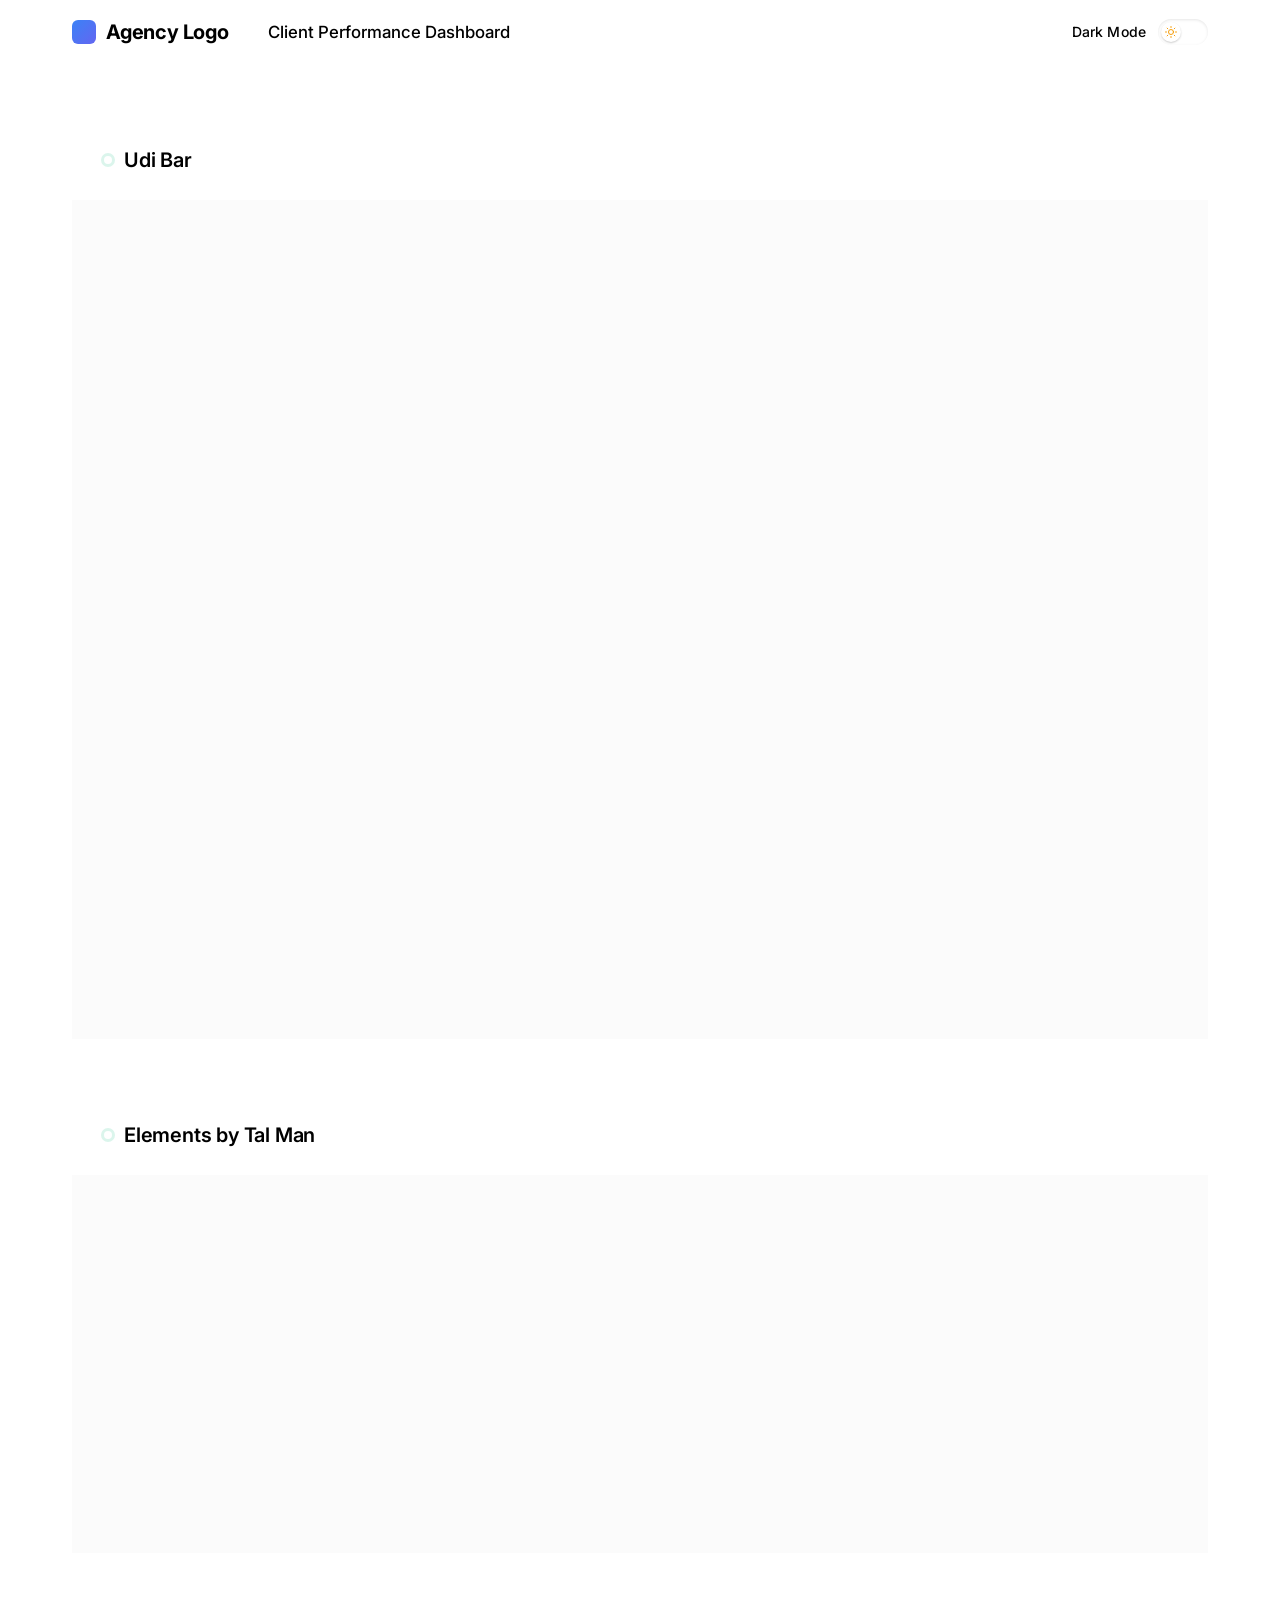
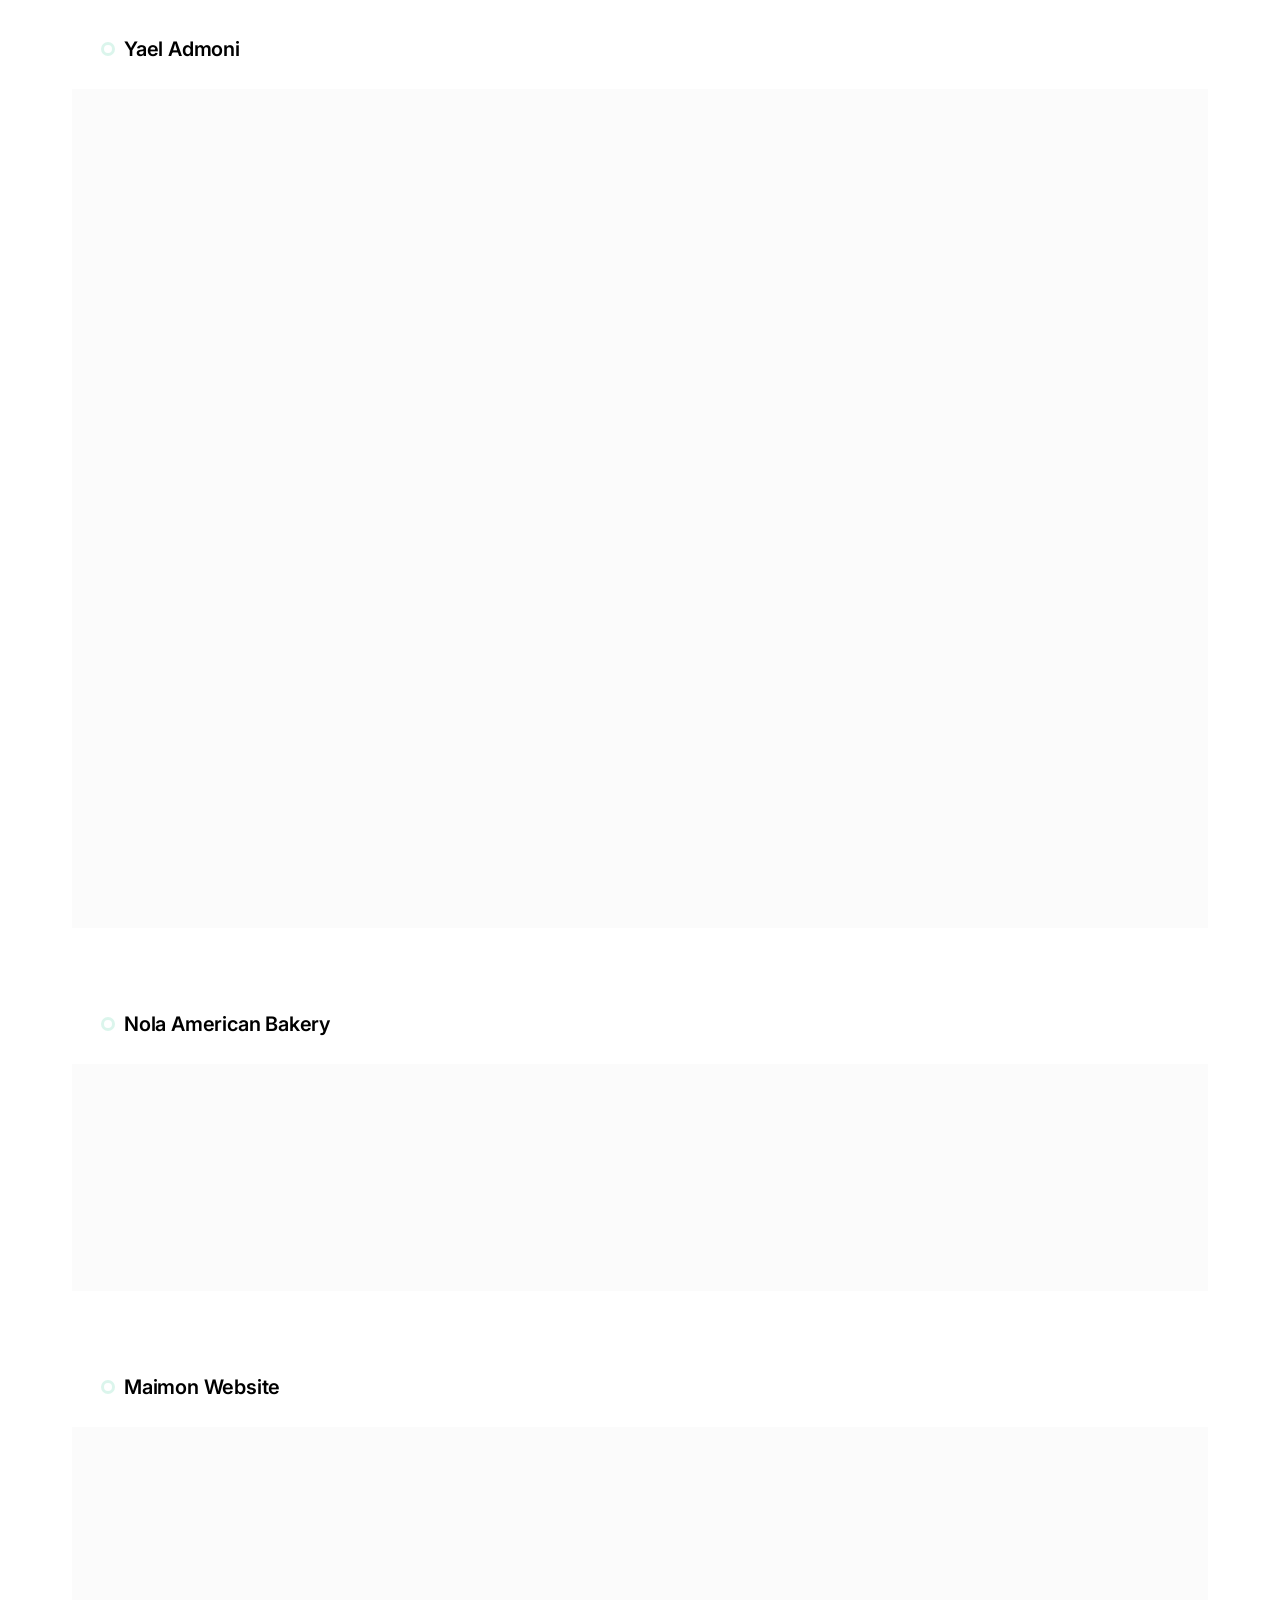
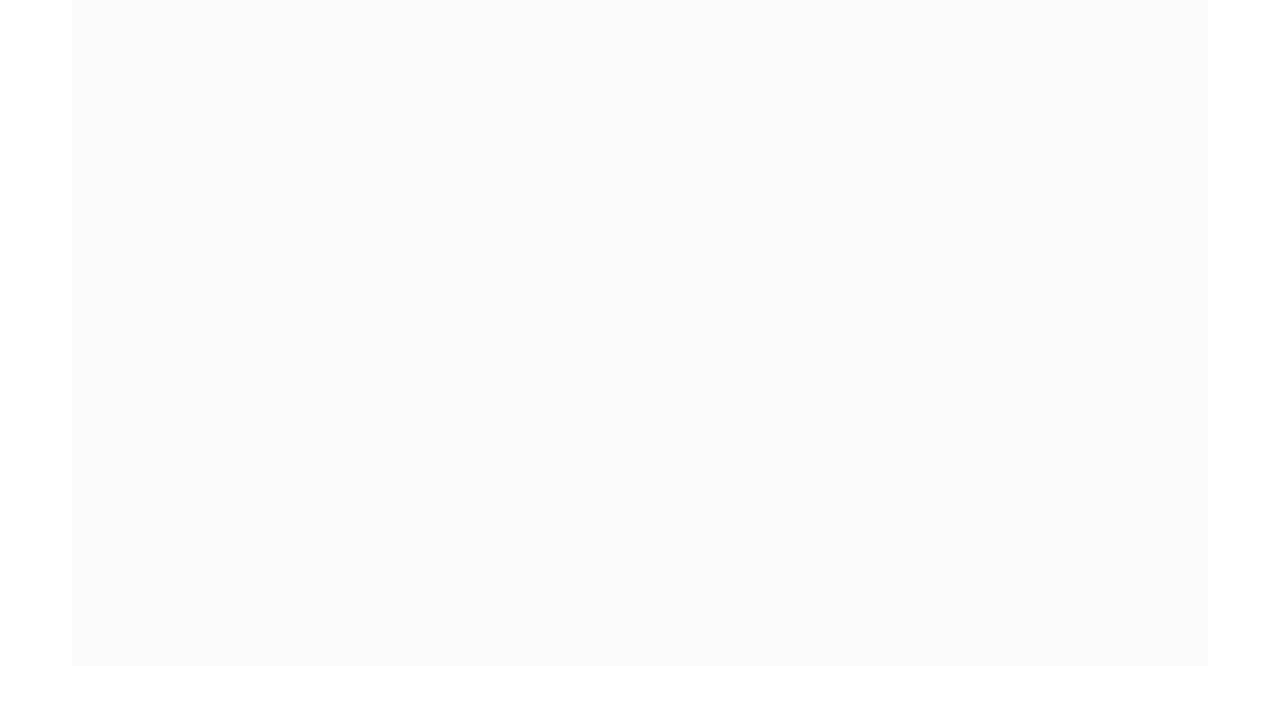
==== index.html @ b88b2772 "Initial commit of Looker Studio dashboard wrapper" ====
<!DOCTYPE html>
<html lang="en">

<head>
    <meta charset="UTF-8">
    <meta name="viewport" content="width=device-width, initial-scale=1.0">
    <title>Client Performance Dashboards</title>

    <!-- Using Google Fonts for a professional modern look -->
    <link rel="preconnect" href="https://fonts.googleapis.com">
    <link rel="preconnect" href="https://fonts.gstatic.com" crossorigin>
    <link href="https://fonts.googleapis.com/css2?family=Inter:wght@400;500;600;700&display=swap" rel="stylesheet">

    <!-- Extracted External CSS -->
    <link rel="stylesheet" href="style.css">
</head>
<!-- Optional: Add class="theme-light" or class="theme-dark" to the body tag to override system preferences -->

<body>

    <header class="header">
        <div class="header-container">
            <div class="logo">Agency Logo</div>
            <h1 class="page-title">Client Performance Dashboard</h1>
            <div class="theme-toggle-wrapper">
                <span class="theme-label-text">Dark Mode</span>
                <input type="checkbox" id="theme-switch" class="theme-checkbox">
                <label for="theme-switch" class="theme-toggle" aria-label="Toggle Dark Mode"></label>
            </div>
        </div>
    </header>

    <main class="main-content" id="dashboard-container">
        <!-- Client reports will be dynamically injected here by Javascript -->
    </main>

    <!-- Script to dynamically load HTML fragments from the /reports directory -->
    <script>
        document.addEventListener('DOMContentLoaded', async () => {
            const container = document.getElementById('dashboard-container');

            // To be dynamic without a backend API returning a directory listing, 
            // we define the known reports. In a real server environment, 
            // you might fetch a JSON array of files.
            const reports = [
                "Udi Bar.html",
                "Elements by Tal Man.html",
                "Yael Admoni.html",
                "Nola American Bakery.html",
                "Maimon Website.html"
            ];

            for (const reportFile of reports) {
                try {
                    // Explicitly URL encode the filename to safely handle spaces
                    const response = await fetch(`./reports/${encodeURIComponent(reportFile)}`);
                    if (!response.ok) throw new Error(`Could not load ${reportFile}`);

                    const embedHtml = await response.text();

                    // Parse the client name from the filename (remove .html)
                    const clientName = reportFile.replace(/\.[^/.]+$/, "");

                    // Dynamically extract width and height from the raw HTML embed code
                    // to mathematically calculate the perfect aspect ratio for any embed!
                    const widthMatch = embedHtml.match(/width="(\d+)"/);
                    const heightMatch = embedHtml.match(/height="(\d+)"/);

                    // Default fallback aspect ratio if dimensions aren't explicitly provided
                    let paddingOverride = "calc(443 / 600 * 100%)";
                    if (widthMatch && heightMatch) {
                        paddingOverride = `calc(${heightMatch[1]} / ${widthMatch[1]} * 100%)`;
                    }

                    // Build the client section mapping using an inline style override for the height
                    const sectionHTML = `
                        <section class="client-card">
                            <div class="client-header">
                                <h2 class="client-name">${clientName}</h2>
                            </div>
                            <div class="iframe-container" style="padding-bottom: ${paddingOverride};">
                                ${embedHtml}
                            </div>
                        </section>
                    `;

                    // Append to the DOM
                    container.insertAdjacentHTML('beforeend', sectionHTML);

                } catch (error) {
                    console.error("Error loading report:", error);
                }
            }
        });
    </script>
</body>

</html>
---- style.css ----
<style>
        /* 
         * DESIGN SYSTEM & THEME VARIABLES
         * To manually set the theme, add class="theme-light" or class="theme-dark" to the <body> tag.
         * Otherwise, it defaults to the system preference.
         */
        :root,
        body.theme-light {
            /* Light Theme Options */
            --bg-color: #f1f5f9;
            --text-primary: #0f172a;
            --text-secondary: #475569;
            --card-bg: #ffffff;
            --card-border: #e2e8f0;
            --header-bg: rgba(255, 255, 255, 0.85);
            --header-border: #e2e8f0;
            --shadow-sm: 0 1px 2px 0 rgb(0 0 0 / 0.05);
            --shadow-md: 0 4px 6px -1px rgb(0 0 0 / 0.05), 0 2px 4px -2px rgb(0 0 0 / 0.05);
            --shadow-hover: 0 10px 15px -3px rgb(0 0 0 / 0.05), 0 4px 6px -4px rgb(0 0 0 / 0.05);
            --radius-lg: 16px;
            --status-color: #10b981;
        }

        body.theme-dark {
            /* Manual Dark Theme */
            --bg-color: #0b0f19;
            --text-primary: #f8fafc;
            --text-secondary: #94a3b8;
            --card-bg: #111827;
            --card-border: #1f2937;
            --header-bg: rgba(11, 15, 25, 0.85);
            --header-border: #1f2937;
            --shadow-sm: 0 1px 2px 0 rgb(0 0 0 / 0.5);
            --shadow-md: 0 4px 6px -1px rgb(0 0 0 / 0.3), 0 2px 4px -2px rgb(0 0 0 / 0.3);
            --shadow-hover: 0 10px 15px -3px rgb(0 0 0 / 0.4), 0 4px 6px -4px rgb(0 0 0 / 0.4);
        }

        /* OVERRIDES: When checkbox is checked, force Dark Mode */
        body:has(.theme-checkbox:checked) {
            --bg-color: #0b0f19 !important;
            --text-primary: #f8fafc !important;
            --text-secondary: #94a3b8 !important;
            --card-bg: #111827 !important;
            --card-border: #1f2937 !important;
            --header-bg: rgba(11, 15, 25, 0.85) !important;
            --header-border: #1f2937 !important;
            --shadow-sm: 0 1px 2px 0 rgb(0 0 0 / 0.5) !important;
            --shadow-md: 0 4px 6px -1px rgb(0 0 0 / 0.3), 0 2px 4px -2px rgb(0 0 0 / 0.3) !important;
            --shadow-hover: 0 10px 15px -3px rgb(0 0 0 / 0.4), 0 4px 6px -4px rgb(0 0 0 / 0.4) !important;
        }

        body:has(.theme-checkbox:checked) .iframe-container {
            background-color: rgba(255, 255, 255, 0.015) !important;
        }

        @media (prefers-color-scheme: dark) {
            :root:not(.theme-light) {
                /* System Dark Theme defaults */
                --bg-color: #0b0f19;
                --text-primary: #f8fafc;
                --text-secondary: #94a3b8;
                --card-bg: #111827;
                --card-border: #1f2937;
                --header-bg: rgba(11, 15, 25, 0.85);
                --header-border: #1f2937;
                --shadow-sm: 0 1px 2px 0 rgb(0 0 0 / 0.5);
                --shadow-md: 0 4px 6px -1px rgb(0 0 0 / 0.3), 0 2px 4px -2px rgb(0 0 0 / 0.3);
                --shadow-hover: 0 10px 15px -3px rgb(0 0 0 / 0.4), 0 4px 6px -4px rgb(0 0 0 / 0.4);
            }

            /* INVERT LOGIC: If system is dark, checking the box should force Light Mode instead! */
            body:has(.theme-checkbox:checked) {
                --bg-color: #f1f5f9 !important;
                --text-primary: #0f172a !important;
                --text-secondary: #475569 !important;
                --card-bg: #ffffff !important;
                --card-border: #e2e8f0 !important;
                --header-bg: rgba(255, 255, 255, 0.85) !important;
                --header-border: #e2e8f0 !important;
                --shadow-sm: 0 1px 2px 0 rgb(0 0 0 / 0.05) !important;
                --shadow-md: 0 4px 6px -1px rgb(0 0 0 / 0.05), 0 2px 4px -2px rgb(0 0 0 / 0.05) !important;
                --shadow-hover: 0 10px 15px -3px rgb(0 0 0 / 0.05), 0 4px 6px -4px rgb(0 0 0 / 0.05) !important;
            }

            body:has(.theme-checkbox:checked) .iframe-container {
                background-color: rgba(0, 0, 0, 0.015) !important;
            }
        }

        /* RESET & BASE STYLES */
        * {
            box-sizing: border-box;
            margin: 0;
            padding: 0;
        }

        body {
            font-family: 'Inter', -apple-system, BlinkMacSystemFont, "Segoe UI", Roboto, Helvetica, Arial, sans-serif;
            background-color: var(--bg-color);
            color: var(--text-primary);
            line-height: 1.6;
            -webkit-font-smoothing: antialiased;
            -moz-osx-font-smoothing: grayscale;
            min-height: 100vh;
        }

        /* HEADER */
        .header {
            position: sticky;
            top: 0;
            z-index: 100;
            background-color: var(--header-bg);
            backdrop-filter: blur(12px);
            -webkit-backdrop-filter: blur(12px);
            border-bottom: 1px solid var(--header-border);
        }

        .header-container {
            max-width: 1200px;
            margin: 0 auto;
            padding: 1rem 2rem;
            display: flex;
            justify-content: space-between;
            align-items: center;
        }

        .logo {
            font-weight: 700;
            font-size: 1.25rem;
            letter-spacing: -0.02em;
            color: var(--text-primary);
            display: flex;
            align-items: center;
            gap: 0.6rem;
        }

        /* Pure CSS generic logo icon for a polished feel */
        .logo::before {
            content: '';
            display: inline-block;
            width: 24px;
            height: 24px;
            background: linear-gradient(135deg, #3b82f6, #6366f1);
            border-radius: 6px;
        }

        .page-title {
            font-size: 1.05rem;
            font-weight: 500;
            color: var(--text-secondary);
            margin-right: auto;
            margin-left: 2.5rem;
        }

        .theme-toggle-wrapper {
            display: flex;
            align-items: center;
            gap: 0.75rem;
        }

        .theme-label-text {
            font-size: 0.875rem;
            color: var(--text-secondary);
            font-weight: 500;
            letter-spacing: 0.01em;
            display: none;
            /* Hidden by default on mobile, shown on desktop */
        }

        @media (min-width: 600px) {
            .theme-label-text {
                display: inline-block;
            }
        }

        /* The invisible checkbox */
        .theme-checkbox {
            opacity: 0;
            position: absolute;
            width: 0;
            height: 0;
        }

        /* The visual toggle background */
        .theme-toggle {
            cursor: pointer;
            width: 50px;
            height: 26px;
            background-color: var(--card-border);
            display: block;
            border-radius: 100px;
            position: relative;
            transition: background-color 0.3s ease;
            box-shadow: inset 0 1px 3px rgba(0, 0, 0, 0.1);
        }

        /* The toggle circle/knob */
        .theme-toggle::after {
            content: '';
            position: absolute;
            top: 3px;
            left: 3px;
            width: 20px;
            height: 20px;
            background-color: #ffffff;
            border-radius: 50%;
            transition: transform 0.3s cubic-bezier(0.4, 0.0, 0.2, 1);
            box-shadow: 0 1px 2px rgba(0, 0, 0, 0.2);
            /* Sun icon default */
            background-image: url('data:image/svg+xml;utf8,<svg xmlns="http://www.w3.org/2000/svg" width="12" height="12" viewBox="0 0 24 24" fill="none" stroke="%23f59e0b" stroke-width="2" stroke-linecap="round" stroke-linejoin="round"><circle cx="12" cy="12" r="5"></circle><line x1="12" y1="1" x2="12" y2="3"></line><line x1="12" y1="21" x2="12" y2="23"></line><line x1="4.22" y1="4.22" x2="5.64" y2="5.64"></line><line x1="18.36" y1="18.36" x2="19.78" y2="19.78"></line><line x1="1" y1="12" x2="3" y2="12"></line><line x1="21" y1="12" x2="23" y2="12"></line><line x1="4.22" y1="19.78" x2="5.64" y2="18.36"></line><line x1="18.36" y1="5.64" x2="19.78" y2="4.22"></line></svg>');
            background-repeat: no-repeat;
            background-position: center;
            background-size: 12px;
        }

        /* When checked (Dark Mode active) */
        .theme-checkbox:checked+.theme-toggle {
            background-color: #3b82f6;
            /* Accent color */
        }

        .theme-checkbox:checked+.theme-toggle::after {
            transform: translateX(24px);
            background-color: #111827;
            /* Moon icon */
            background-image: url('data:image/svg+xml;utf8,<svg xmlns="http://www.w3.org/2000/svg" width="12" height="12" viewBox="0 0 24 24" fill="none" stroke="%23fbbf24" stroke-width="2" stroke-linecap="round" stroke-linejoin="round"><path d="M21 12.79A9 9 0 1 1 11.21 3 7 7 0 0 0 21 12.79z"></path></svg>');
            background-repeat: no-repeat;
            background-position: center;
            background-size: 10px;
        }

        /* INVERT VISUALS IF OS IS ALREADY DARK */
        @media (prefers-color-scheme: dark) {
            .theme-toggle::after {
                transform: translateX(24px);
                background-color: #111827;
                background-image: url('data:image/svg+xml;utf8,<svg xmlns="http://www.w3.org/2000/svg" width="12" height="12" viewBox="0 0 24 24" fill="none" stroke="%23fbbf24" stroke-width="2" stroke-linecap="round" stroke-linejoin="round"><path d="M21 12.79A9 9 0 1 1 11.21 3 7 7 0 0 0 21 12.79z"></path></svg>');
                background-size: 10px;
            }

            .theme-toggle {
                background-color: #3b82f6;
            }

            .theme-checkbox:checked+.theme-toggle::after {
                transform: translateX(0);
                background-color: #ffffff;
                background-image: url('data:image/svg+xml;utf8,<svg xmlns="http://www.w3.org/2000/svg" width="12" height="12" viewBox="0 0 24 24" fill="none" stroke="%23f59e0b" stroke-width="2" stroke-linecap="round" stroke-linejoin="round"><circle cx="12" cy="12" r="5"></circle><line x1="12" y1="1" x2="12" y2="3"></line><line x1="12" y1="21" x2="12" y2="23"></line><line x1="4.22" y1="4.22" x2="5.64" y2="5.64"></line><line x1="18.36" y1="18.36" x2="19.78" y2="19.78"></line><line x1="1" y1="12" x2="3" y2="12"></line><line x1="21" y1="12" x2="23" y2="12"></line><line x1="4.22" y1="19.78" x2="5.64" y2="18.36"></line><line x1="18.36" y1="5.64" x2="19.78" y2="4.22"></line></svg>');
                background-size: 12px;
            }

            .theme-checkbox:checked+.theme-toggle {
                background-color: var(--card-border);
            }
        }

        /* MAIN CONTENT AREA */
        .main-content {
            max-width: 1200px;
            margin: 0 auto;
            padding: 3.5rem 2rem;
            display: flex;
            flex-direction: column;
            gap: 3.5rem;
            /* Generous whitespace */
        }

        /* CLIENT CARD */
        .client-card {
            background-color: var(--card-bg);
            border: 1px solid var(--card-border);
            border-radius: var(--radius-lg);
            box-shadow: var(--shadow-sm);
            overflow: hidden;
            transition: box-shadow 0.3s ease, border-color 0.3s ease;
        }

        .client-card:hover {
            box-shadow: var(--shadow-hover);
            border-color: var(--text-secondary);
        }

        .client-header {
            padding: 1.5rem 2rem;
            border-bottom: 1px solid var(--card-border);
            display: flex;
            align-items: center;
        }

        .client-name {
            font-size: 1.25rem;
            font-weight: 600;
            color: var(--text-primary);
            letter-spacing: -0.01em;
            display: flex;
            align-items: center;
        }

        /* Subtle status dot indicator next to client name */
        .client-name::before {
            content: '';
            display: inline-block;
            width: 8px;
            height: 8px;
            background-color: var(--status-color);
            border-radius: 50%;
            margin-right: 12px;
            box-shadow: 0 0 0 3px rgba(16, 185, 129, 0.15);
        }

        /* Container size based precisely on Looker Studio's default 600x443 aspect ratio */
        .iframe-container {
            width: 100%;
            background-color: rgba(0, 0, 0, 0.015);
            /* Slight contrast while loading */
            position: relative;
            padding-bottom: calc(443 / 600 * 100%);
            overflow: hidden;
        }

        /* Modifier for 600x200 wide aspect ratio embed */
        .iframe-container.ratio-wide {
            padding-bottom: calc(200 / 600 * 100%);
        }

        /* For Dark mode loading background */
        @media (prefers-color-scheme: dark) {
            :root:not(.theme-light) .iframe-container {
                background-color: rgba(255, 255, 255, 0.015);
            }
        }

        body.theme-dark .iframe-container {
            background-color: rgba(255, 255, 255, 0.015);
        }

        .iframe-container iframe {
            position: absolute;
            top: 0;
            left: 0;
            width: 100%;
            height: 100%;
            border: none;
            display: block;
            border-bottom-left-radius: var(--radius-lg);
            border-bottom-right-radius: var(--radius-lg);
        }

        /* RESPONSIVE DESIGN */
        @media (max-width: 768px) {
            .header-container {
                flex-wrap: wrap;
                padding: 1rem 1.5rem;
                gap: 1rem;
            }

            .page-title {
                margin: 0;
                width: 100%;
                order: 3;
                font-size: 0.95rem;
                padding-top: 0.75rem;
                border-top: 1px solid var(--header-border);
            }

            .main-content {
                padding: 1.5rem;
                gap: 2rem;
            }

            .client-header {
                padding: 1.25rem 1.5rem;
            }

            /* Iframe container retains aspect-ratio scaling intrinsically */
        }
    </style>
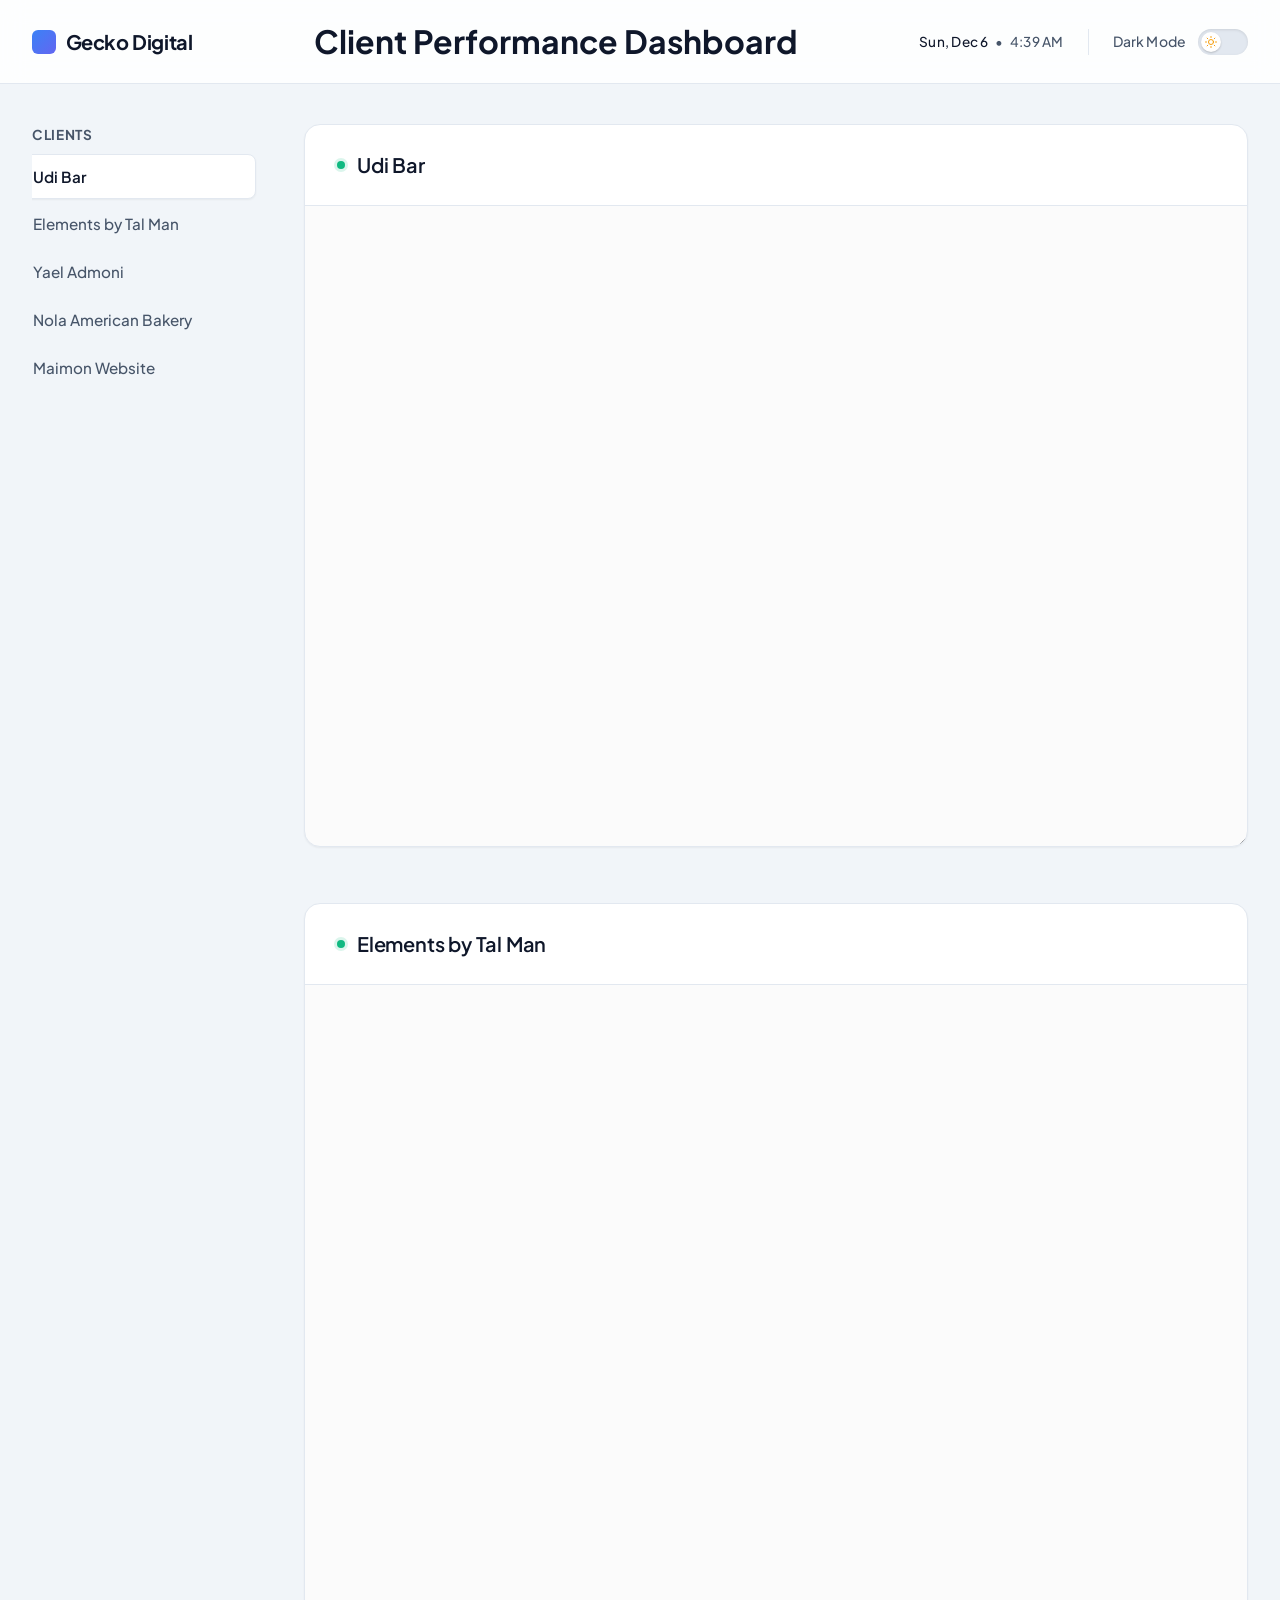
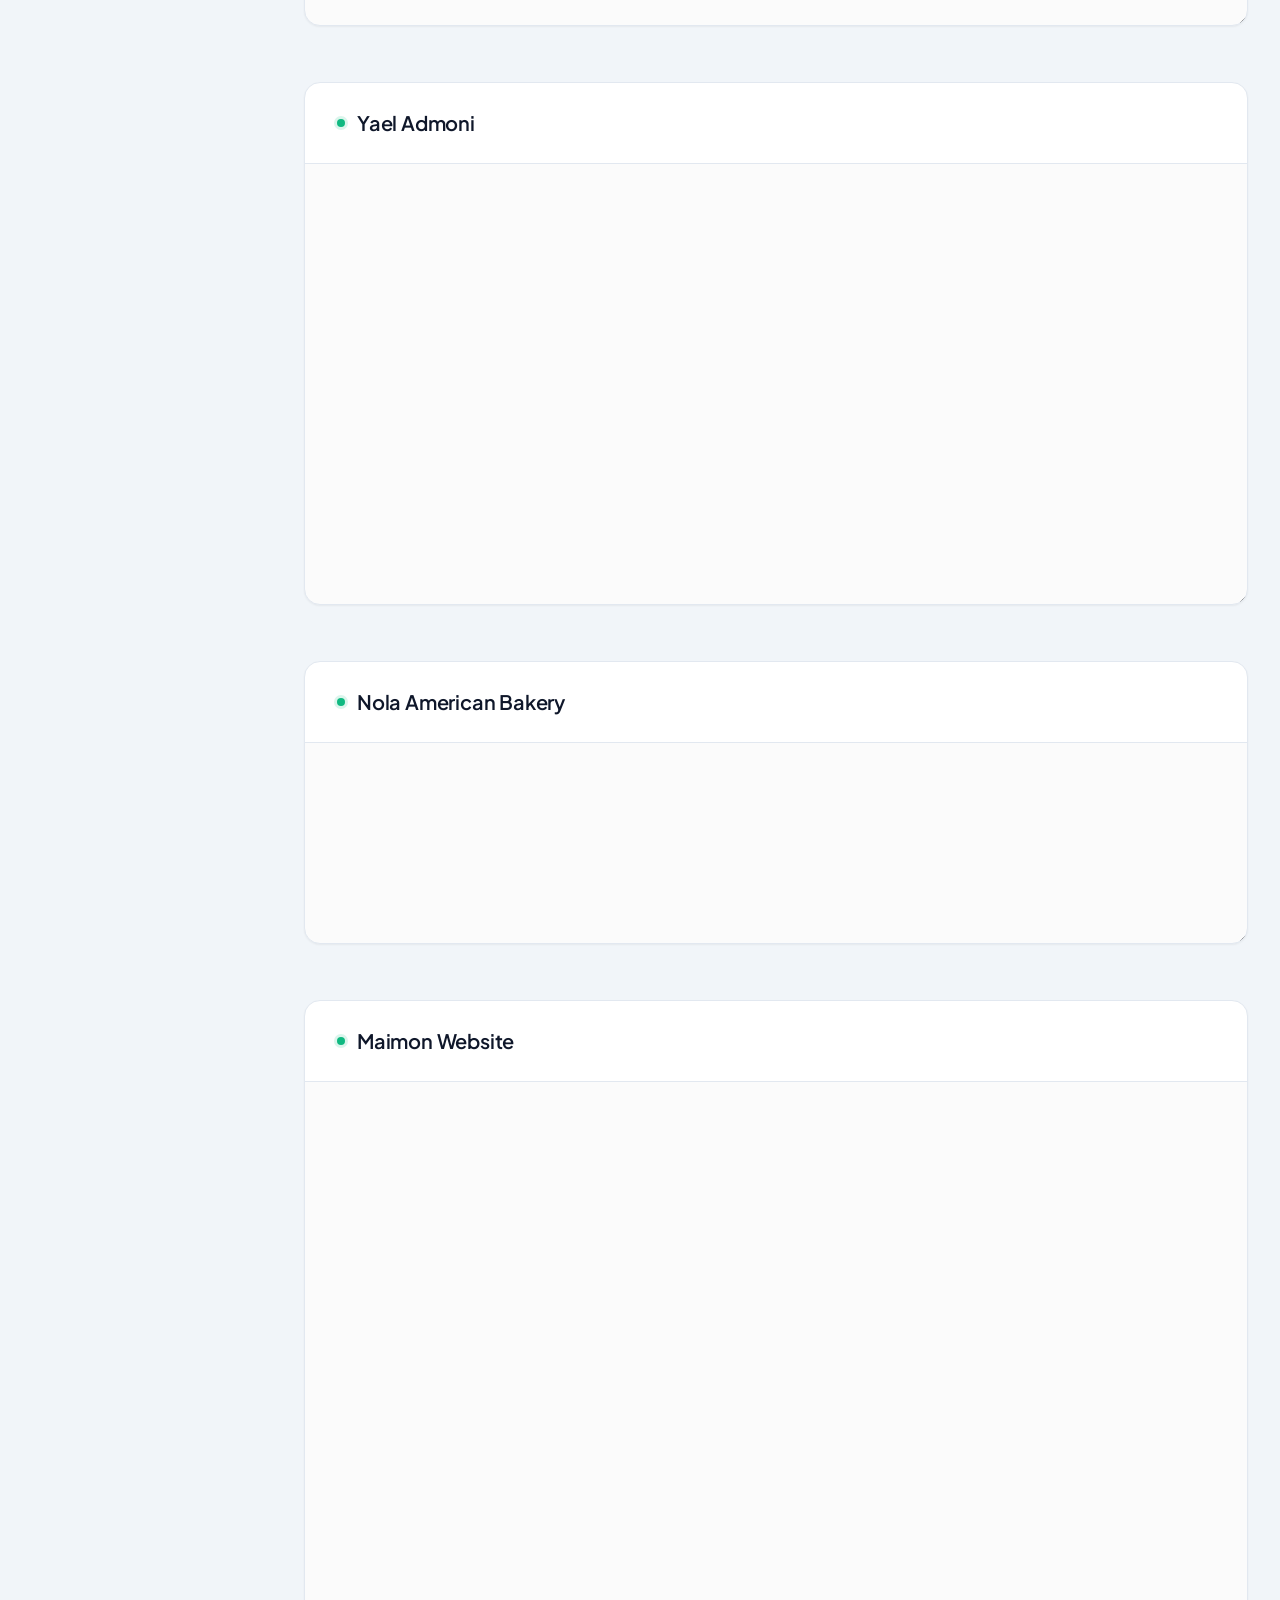
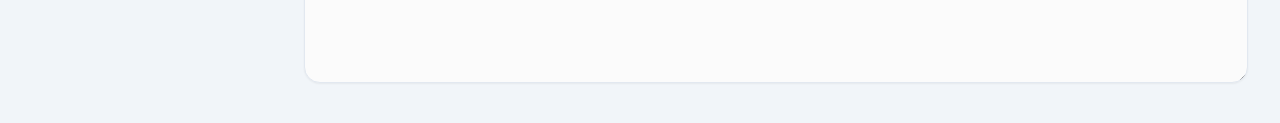
==== commit e56d9c1b: "Update typography, add quick navigation, and improve aesthetics" ====
--- a/index.html
+++ b/index.html
@@ -6,10 +6,14 @@
     <meta name="viewport" content="width=device-width, initial-scale=1.0">
     <title>Client Performance Dashboards</title>
 
-    <!-- Using Google Fonts for a professional modern look -->
+    <!-- Favicon -->
+    <link rel="icon" type="image/svg+xml" href="favicon.svg">
+
+    <!-- Using modern, premium fonts -->
     <link rel="preconnect" href="https://fonts.googleapis.com">
     <link rel="preconnect" href="https://fonts.gstatic.com" crossorigin>
-    <link href="https://fonts.googleapis.com/css2?family=Inter:wght@400;500;600;700&display=swap" rel="stylesheet">
+    <link href="https://fonts.googleapis.com/css2?family=Plus+Jakarta+Sans:wght@400;500;600;700&display=swap"
+        rel="stylesheet">
 
     <!-- Extracted External CSS -->
     <link rel="stylesheet" href="style.css">
@@ -20,24 +24,39 @@
 
     <header class="header">
         <div class="header-container">
-            <div class="logo">Agency Logo</div>
+            <div class="logo">Gecko Digital</div>
             <h1 class="page-title">Client Performance Dashboard</h1>
-            <div class="theme-toggle-wrapper">
-                <span class="theme-label-text">Dark Mode</span>
-                <input type="checkbox" id="theme-switch" class="theme-checkbox">
-                <label for="theme-switch" class="theme-toggle" aria-label="Toggle Dark Mode"></label>
+            <div class="header-controls">
+                <div class="live-datetime" id="live-datetime">
+                    <span id="date-display"></span> • <span id="time-display"></span>
+                </div>
+                <div class="theme-toggle-wrapper">
+                    <span class="theme-label-text">Dark Mode</span>
+                    <input type="checkbox" id="theme-switch" class="theme-checkbox">
+                    <label for="theme-switch" class="theme-toggle" aria-label="Toggle Dark Mode"></label>
+                </div>
             </div>
         </div>
     </header>
 
-    <main class="main-content" id="dashboard-container">
-        <!-- Client reports will be dynamically injected here by Javascript -->
-    </main>
+    <div class="layout-wrapper">
+        <aside class="sidebar">
+            <h3 class="sidebar-title">Clients</h3>
+            <nav class="sidebar-nav" id="client-nav">
+                <!-- Navigation links will be dynamically injected here -->
+            </nav>
+        </aside>
+
+        <main class="main-content" id="dashboard-container">
+            <!-- Client reports will be dynamically injected here by Javascript -->
+        </main>
+    </div>
 
     <!-- Script to dynamically load HTML fragments from the /reports directory -->
     <script>
         document.addEventListener('DOMContentLoaded', async () => {
             const container = document.getElementById('dashboard-container');
+            const navContainer = document.getElementById('client-nav');
 
             // To be dynamic without a backend API returning a directory listing, 
             // we define the known reports. In a real server environment, 
@@ -53,7 +72,8 @@
             for (const reportFile of reports) {
                 try {
                     // Explicitly URL encode the filename to safely handle spaces
-                    const response = await fetch(`./reports/${encodeURIComponent(reportFile)}`);
+                    // Also use cache: no-store so the browser never gets stuck on old iframe sizes when you edit the files
+                    const response = await fetch(`./reports/${encodeURIComponent(reportFile)}`, { cache: 'no-store' });
                     if (!response.ok) throw new Error(`Could not load ${reportFile}`);
 
                     const embedHtml = await response.text();
@@ -66,19 +86,26 @@
                     const widthMatch = embedHtml.match(/width="(\d+)"/);
                     const heightMatch = embedHtml.match(/height="(\d+)"/);
 
-                    // Default fallback aspect ratio if dimensions aren't explicitly provided
-                    let paddingOverride = "calc(443 / 600 * 100%)";
-                    if (widthMatch && heightMatch) {
-                        paddingOverride = `calc(${heightMatch[1]} / ${widthMatch[1]} * 100%)`;
+                    // Default fallback height if dimensions aren't explicitly provided
+                    let heightOverride = "600px";
+                    if (heightMatch) {
+                        heightOverride = `${heightMatch[1]}px`;
                     }
+
+                    // Create a safe ID for linking
+                    const sectionId = 'client-' + clientName.toLowerCase().replace(/[^a-z0-9]+/g, '-');
+
+                    // Create navigation link
+                    const navLinkHTML = `<a href="#${sectionId}" class="nav-link">${clientName}</a>`;
+                    navContainer.insertAdjacentHTML('beforeend', navLinkHTML);
 
                     // Build the client section mapping using an inline style override for the height
                     const sectionHTML = `
-                        <section class="client-card">
+                        <section id="${sectionId}" class="client-card">
                             <div class="client-header">
                                 <h2 class="client-name">${clientName}</h2>
                             </div>
-                            <div class="iframe-container" style="padding-bottom: ${paddingOverride};">
+                            <div class="iframe-container" style="height: ${heightOverride};">
                                 ${embedHtml}
                             </div>
                         </section>
@@ -92,6 +119,69 @@
                 }
             }
         });
+
+        // Live Date & Time Script
+        function updateDateTime() {
+            const dateDisplay = document.getElementById('date-display');
+            const timeDisplay = document.getElementById('time-display');
+
+            const now = new Date();
+
+            // Format Date: e.g., "Mon, Mar 8"
+            const dateOptions = { weekday: 'short', month: 'short', day: 'numeric' };
+            dateDisplay.textContent = now.toLocaleDateString('en-US', dateOptions);
+
+            // Format Time: e.g., "12:37 AM"
+            const timeOptions = { hour: 'numeric', minute: '2-digit', hour12: true };
+            timeDisplay.textContent = now.toLocaleTimeString('en-US', timeOptions);
+        }
+
+        // Run immediately and update every minute
+        updateDateTime();
+        setInterval(updateDateTime, 60000);
+
+        // Scroll Spy / Active Navigation Highlighting
+        // Using IntersectionObserver for high-performance scroll detection
+        const navObserverOptions = {
+            root: null,
+            rootMargin: '-20% 0px -79% 0px', // Triggers when element is at top 20% of viewport
+            threshold: 0
+        };
+
+        const navObserver = new IntersectionObserver((entries) => {
+            entries.forEach(entry => {
+                if (entry.isIntersecting) {
+                    // Remove active class from all links
+                    document.querySelectorAll('.nav-link').forEach(link => {
+                        link.classList.remove('active');
+                    });
+
+                    // Add active class to corresponding link
+                    const activeId = entry.target.getAttribute('id');
+                    const activeLink = document.querySelector(`.nav-link[href="#${activeId}"]`);
+                    if (activeLink) {
+                        activeLink.classList.add('active');
+
+                        // Scroll sidebar to ensure active link is visible
+                        activeLink.scrollIntoView({ behavior: 'smooth', block: 'nearest' });
+                    }
+                }
+            });
+        }, navObserverOptions);
+
+        // We need to wait a tiny bit for the dynamic HTML injection to finish before observing them
+        setTimeout(() => {
+            document.querySelectorAll('.client-card').forEach(section => {
+                navObserver.observe(section);
+            });
+
+            // Set first item active manually on load just in case the observer hasn't fired yet
+            const firstLink = document.querySelector('.nav-link');
+            if (firstLink && window.scrollY === 0) {
+                firstLink.classList.add('active');
+            }
+        }, 1000);
+
     </script>
 </body>
 
--- a/style.css
+++ b/style.css
@@ -1,377 +1,528 @@
-    <style>
-        /* 
+/* 
          * DESIGN SYSTEM & THEME VARIABLES
          * To manually set the theme, add class="theme-light" or class="theme-dark" to the <body> tag.
          * Otherwise, it defaults to the system preference.
          */
-        :root,
-        body.theme-light {
-            /* Light Theme Options */
-            --bg-color: #f1f5f9;
-            --text-primary: #0f172a;
-            --text-secondary: #475569;
-            --card-bg: #ffffff;
-            --card-border: #e2e8f0;
-            --header-bg: rgba(255, 255, 255, 0.85);
-            --header-border: #e2e8f0;
-            --shadow-sm: 0 1px 2px 0 rgb(0 0 0 / 0.05);
-            --shadow-md: 0 4px 6px -1px rgb(0 0 0 / 0.05), 0 2px 4px -2px rgb(0 0 0 / 0.05);
-            --shadow-hover: 0 10px 15px -3px rgb(0 0 0 / 0.05), 0 4px 6px -4px rgb(0 0 0 / 0.05);
-            --radius-lg: 16px;
-            --status-color: #10b981;
-        }
-
-        body.theme-dark {
-            /* Manual Dark Theme */
-            --bg-color: #0b0f19;
-            --text-primary: #f8fafc;
-            --text-secondary: #94a3b8;
-            --card-bg: #111827;
-            --card-border: #1f2937;
-            --header-bg: rgba(11, 15, 25, 0.85);
-            --header-border: #1f2937;
-            --shadow-sm: 0 1px 2px 0 rgb(0 0 0 / 0.5);
-            --shadow-md: 0 4px 6px -1px rgb(0 0 0 / 0.3), 0 2px 4px -2px rgb(0 0 0 / 0.3);
-            --shadow-hover: 0 10px 15px -3px rgb(0 0 0 / 0.4), 0 4px 6px -4px rgb(0 0 0 / 0.4);
-        }
-
-        /* OVERRIDES: When checkbox is checked, force Dark Mode */
-        body:has(.theme-checkbox:checked) {
-            --bg-color: #0b0f19 !important;
-            --text-primary: #f8fafc !important;
-            --text-secondary: #94a3b8 !important;
-            --card-bg: #111827 !important;
-            --card-border: #1f2937 !important;
-            --header-bg: rgba(11, 15, 25, 0.85) !important;
-            --header-border: #1f2937 !important;
-            --shadow-sm: 0 1px 2px 0 rgb(0 0 0 / 0.5) !important;
-            --shadow-md: 0 4px 6px -1px rgb(0 0 0 / 0.3), 0 2px 4px -2px rgb(0 0 0 / 0.3) !important;
-            --shadow-hover: 0 10px 15px -3px rgb(0 0 0 / 0.4), 0 4px 6px -4px rgb(0 0 0 / 0.4) !important;
-        }
-
-        body:has(.theme-checkbox:checked) .iframe-container {
-            background-color: rgba(255, 255, 255, 0.015) !important;
-        }
-
-        @media (prefers-color-scheme: dark) {
-            :root:not(.theme-light) {
-                /* System Dark Theme defaults */
-                --bg-color: #0b0f19;
-                --text-primary: #f8fafc;
-                --text-secondary: #94a3b8;
-                --card-bg: #111827;
-                --card-border: #1f2937;
-                --header-bg: rgba(11, 15, 25, 0.85);
-                --header-border: #1f2937;
-                --shadow-sm: 0 1px 2px 0 rgb(0 0 0 / 0.5);
-                --shadow-md: 0 4px 6px -1px rgb(0 0 0 / 0.3), 0 2px 4px -2px rgb(0 0 0 / 0.3);
-                --shadow-hover: 0 10px 15px -3px rgb(0 0 0 / 0.4), 0 4px 6px -4px rgb(0 0 0 / 0.4);
-            }
-
-            /* INVERT LOGIC: If system is dark, checking the box should force Light Mode instead! */
-            body:has(.theme-checkbox:checked) {
-                --bg-color: #f1f5f9 !important;
-                --text-primary: #0f172a !important;
-                --text-secondary: #475569 !important;
-                --card-bg: #ffffff !important;
-                --card-border: #e2e8f0 !important;
-                --header-bg: rgba(255, 255, 255, 0.85) !important;
-                --header-border: #e2e8f0 !important;
-                --shadow-sm: 0 1px 2px 0 rgb(0 0 0 / 0.05) !important;
-                --shadow-md: 0 4px 6px -1px rgb(0 0 0 / 0.05), 0 2px 4px -2px rgb(0 0 0 / 0.05) !important;
-                --shadow-hover: 0 10px 15px -3px rgb(0 0 0 / 0.05), 0 4px 6px -4px rgb(0 0 0 / 0.05) !important;
-            }
-
-            body:has(.theme-checkbox:checked) .iframe-container {
-                background-color: rgba(0, 0, 0, 0.015) !important;
-            }
-        }
-
-        /* RESET & BASE STYLES */
-        * {
-            box-sizing: border-box;
-            margin: 0;
-            padding: 0;
-        }
-
-        body {
-            font-family: 'Inter', -apple-system, BlinkMacSystemFont, "Segoe UI", Roboto, Helvetica, Arial, sans-serif;
-            background-color: var(--bg-color);
-            color: var(--text-primary);
-            line-height: 1.6;
-            -webkit-font-smoothing: antialiased;
-            -moz-osx-font-smoothing: grayscale;
-            min-height: 100vh;
-        }
-
-        /* HEADER */
-        .header {
-            position: sticky;
-            top: 0;
-            z-index: 100;
-            background-color: var(--header-bg);
-            backdrop-filter: blur(12px);
-            -webkit-backdrop-filter: blur(12px);
-            border-bottom: 1px solid var(--header-border);
-        }
-
-        .header-container {
-            max-width: 1200px;
-            margin: 0 auto;
-            padding: 1rem 2rem;
-            display: flex;
-            justify-content: space-between;
-            align-items: center;
-        }
-
-        .logo {
-            font-weight: 700;
-            font-size: 1.25rem;
-            letter-spacing: -0.02em;
-            color: var(--text-primary);
-            display: flex;
-            align-items: center;
-            gap: 0.6rem;
-        }
-
-        /* Pure CSS generic logo icon for a polished feel */
-        .logo::before {
-            content: '';
-            display: inline-block;
-            width: 24px;
-            height: 24px;
-            background: linear-gradient(135deg, #3b82f6, #6366f1);
-            border-radius: 6px;
-        }
-
-        .page-title {
-            font-size: 1.05rem;
-            font-weight: 500;
-            color: var(--text-secondary);
-            margin-right: auto;
-            margin-left: 2.5rem;
-        }
-
-        .theme-toggle-wrapper {
-            display: flex;
-            align-items: center;
-            gap: 0.75rem;
-        }
-
-        .theme-label-text {
-            font-size: 0.875rem;
-            color: var(--text-secondary);
-            font-weight: 500;
-            letter-spacing: 0.01em;
-            display: none;
-            /* Hidden by default on mobile, shown on desktop */
-        }
-
-        @media (min-width: 600px) {
-            .theme-label-text {
-                display: inline-block;
-            }
-        }
-
-        /* The invisible checkbox */
-        .theme-checkbox {
-            opacity: 0;
-            position: absolute;
-            width: 0;
-            height: 0;
-        }
-
-        /* The visual toggle background */
-        .theme-toggle {
-            cursor: pointer;
-            width: 50px;
-            height: 26px;
-            background-color: var(--card-border);
-            display: block;
-            border-radius: 100px;
-            position: relative;
-            transition: background-color 0.3s ease;
-            box-shadow: inset 0 1px 3px rgba(0, 0, 0, 0.1);
-        }
-
-        /* The toggle circle/knob */
-        .theme-toggle::after {
-            content: '';
-            position: absolute;
-            top: 3px;
-            left: 3px;
-            width: 20px;
-            height: 20px;
-            background-color: #ffffff;
-            border-radius: 50%;
-            transition: transform 0.3s cubic-bezier(0.4, 0.0, 0.2, 1);
-            box-shadow: 0 1px 2px rgba(0, 0, 0, 0.2);
-            /* Sun icon default */
-            background-image: url('data:image/svg+xml;utf8,<svg xmlns="http://www.w3.org/2000/svg" width="12" height="12" viewBox="0 0 24 24" fill="none" stroke="%23f59e0b" stroke-width="2" stroke-linecap="round" stroke-linejoin="round"><circle cx="12" cy="12" r="5"></circle><line x1="12" y1="1" x2="12" y2="3"></line><line x1="12" y1="21" x2="12" y2="23"></line><line x1="4.22" y1="4.22" x2="5.64" y2="5.64"></line><line x1="18.36" y1="18.36" x2="19.78" y2="19.78"></line><line x1="1" y1="12" x2="3" y2="12"></line><line x1="21" y1="12" x2="23" y2="12"></line><line x1="4.22" y1="19.78" x2="5.64" y2="18.36"></line><line x1="18.36" y1="5.64" x2="19.78" y2="4.22"></line></svg>');
-            background-repeat: no-repeat;
-            background-position: center;
-            background-size: 12px;
-        }
-
-        /* When checked (Dark Mode active) */
-        .theme-checkbox:checked+.theme-toggle {
-            background-color: #3b82f6;
-            /* Accent color */
-        }
-
-        .theme-checkbox:checked+.theme-toggle::after {
-            transform: translateX(24px);
-            background-color: #111827;
-            /* Moon icon */
-            background-image: url('data:image/svg+xml;utf8,<svg xmlns="http://www.w3.org/2000/svg" width="12" height="12" viewBox="0 0 24 24" fill="none" stroke="%23fbbf24" stroke-width="2" stroke-linecap="round" stroke-linejoin="round"><path d="M21 12.79A9 9 0 1 1 11.21 3 7 7 0 0 0 21 12.79z"></path></svg>');
-            background-repeat: no-repeat;
-            background-position: center;
-            background-size: 10px;
-        }
-
-        /* INVERT VISUALS IF OS IS ALREADY DARK */
-        @media (prefers-color-scheme: dark) {
-            .theme-toggle::after {
-                transform: translateX(24px);
-                background-color: #111827;
-                background-image: url('data:image/svg+xml;utf8,<svg xmlns="http://www.w3.org/2000/svg" width="12" height="12" viewBox="0 0 24 24" fill="none" stroke="%23fbbf24" stroke-width="2" stroke-linecap="round" stroke-linejoin="round"><path d="M21 12.79A9 9 0 1 1 11.21 3 7 7 0 0 0 21 12.79z"></path></svg>');
-                background-size: 10px;
-            }
-
-            .theme-toggle {
-                background-color: #3b82f6;
-            }
-
-            .theme-checkbox:checked+.theme-toggle::after {
-                transform: translateX(0);
-                background-color: #ffffff;
-                background-image: url('data:image/svg+xml;utf8,<svg xmlns="http://www.w3.org/2000/svg" width="12" height="12" viewBox="0 0 24 24" fill="none" stroke="%23f59e0b" stroke-width="2" stroke-linecap="round" stroke-linejoin="round"><circle cx="12" cy="12" r="5"></circle><line x1="12" y1="1" x2="12" y2="3"></line><line x1="12" y1="21" x2="12" y2="23"></line><line x1="4.22" y1="4.22" x2="5.64" y2="5.64"></line><line x1="18.36" y1="18.36" x2="19.78" y2="19.78"></line><line x1="1" y1="12" x2="3" y2="12"></line><line x1="21" y1="12" x2="23" y2="12"></line><line x1="4.22" y1="19.78" x2="5.64" y2="18.36"></line><line x1="18.36" y1="5.64" x2="19.78" y2="4.22"></line></svg>');
-                background-size: 12px;
-            }
-
-            .theme-checkbox:checked+.theme-toggle {
-                background-color: var(--card-border);
-            }
-        }
-
-        /* MAIN CONTENT AREA */
-        .main-content {
-            max-width: 1200px;
-            margin: 0 auto;
-            padding: 3.5rem 2rem;
-            display: flex;
-            flex-direction: column;
-            gap: 3.5rem;
-            /* Generous whitespace */
-        }
-
-        /* CLIENT CARD */
-        .client-card {
-            background-color: var(--card-bg);
-            border: 1px solid var(--card-border);
-            border-radius: var(--radius-lg);
-            box-shadow: var(--shadow-sm);
-            overflow: hidden;
-            transition: box-shadow 0.3s ease, border-color 0.3s ease;
-        }
-
-        .client-card:hover {
-            box-shadow: var(--shadow-hover);
-            border-color: var(--text-secondary);
-        }
-
-        .client-header {
-            padding: 1.5rem 2rem;
-            border-bottom: 1px solid var(--card-border);
-            display: flex;
-            align-items: center;
-        }
-
-        .client-name {
-            font-size: 1.25rem;
-            font-weight: 600;
-            color: var(--text-primary);
-            letter-spacing: -0.01em;
-            display: flex;
-            align-items: center;
-        }
-
-        /* Subtle status dot indicator next to client name */
-        .client-name::before {
-            content: '';
-            display: inline-block;
-            width: 8px;
-            height: 8px;
-            background-color: var(--status-color);
-            border-radius: 50%;
-            margin-right: 12px;
-            box-shadow: 0 0 0 3px rgba(16, 185, 129, 0.15);
-        }
-
-        /* Container size based precisely on Looker Studio's default 600x443 aspect ratio */
-        .iframe-container {
-            width: 100%;
-            background-color: rgba(0, 0, 0, 0.015);
-            /* Slight contrast while loading */
-            position: relative;
-            padding-bottom: calc(443 / 600 * 100%);
-            overflow: hidden;
-        }
-
-        /* Modifier for 600x200 wide aspect ratio embed */
-        .iframe-container.ratio-wide {
-            padding-bottom: calc(200 / 600 * 100%);
-        }
-
-        /* For Dark mode loading background */
-        @media (prefers-color-scheme: dark) {
-            :root:not(.theme-light) .iframe-container {
-                background-color: rgba(255, 255, 255, 0.015);
-            }
-        }
-
-        body.theme-dark .iframe-container {
-            background-color: rgba(255, 255, 255, 0.015);
-        }
-
-        .iframe-container iframe {
-            position: absolute;
-            top: 0;
-            left: 0;
-            width: 100%;
-            height: 100%;
-            border: none;
-            display: block;
-            border-bottom-left-radius: var(--radius-lg);
-            border-bottom-right-radius: var(--radius-lg);
-        }
-
-        /* RESPONSIVE DESIGN */
-        @media (max-width: 768px) {
-            .header-container {
-                flex-wrap: wrap;
-                padding: 1rem 1.5rem;
-                gap: 1rem;
-            }
-
-            .page-title {
-                margin: 0;
-                width: 100%;
-                order: 3;
-                font-size: 0.95rem;
-                padding-top: 0.75rem;
-                border-top: 1px solid var(--header-border);
-            }
-
-            .main-content {
-                padding: 1.5rem;
-                gap: 2rem;
-            }
-
-            .client-header {
-                padding: 1.25rem 1.5rem;
-            }
-
-            /* Iframe container retains aspect-ratio scaling intrinsically */
-        }
-    </style>
+:root,
+body.theme-light {
+    /* Light Theme Options */
+    --bg-color: #f1f5f9;
+    --text-primary: #0f172a;
+    --text-secondary: #475569;
+    --card-bg: #ffffff;
+    --card-border: #e2e8f0;
+    --header-bg: rgba(255, 255, 255, 0.85);
+    --header-border: #e2e8f0;
+    --shadow-sm: 0 1px 2px 0 rgb(0 0 0 / 0.05);
+    --shadow-md: 0 4px 6px -1px rgb(0 0 0 / 0.05), 0 2px 4px -2px rgb(0 0 0 / 0.05);
+    --shadow-hover: 0 10px 15px -3px rgb(0 0 0 / 0.05), 0 4px 6px -4px rgb(0 0 0 / 0.05);
+    --radius-lg: 16px;
+    --status-color: #10b981;
+}
+
+body.theme-dark {
+    /* Manual Dark Theme */
+    --bg-color: #0b0f19;
+    --text-primary: #f8fafc;
+    --text-secondary: #94a3b8;
+    --card-bg: #111827;
+    --card-border: #1f2937;
+    --header-bg: rgba(11, 15, 25, 0.85);
+    --header-border: #1f2937;
+    --shadow-sm: 0 1px 2px 0 rgb(0 0 0 / 0.5);
+    --shadow-md: 0 4px 6px -1px rgb(0 0 0 / 0.3), 0 2px 4px -2px rgb(0 0 0 / 0.3);
+    --shadow-hover: 0 10px 15px -3px rgb(0 0 0 / 0.4), 0 4px 6px -4px rgb(0 0 0 / 0.4);
+}
+
+/* OVERRIDES: When checkbox is checked, force Dark Mode */
+body:has(.theme-checkbox:checked) {
+    --bg-color: #0b0f19 !important;
+    --text-primary: #f8fafc !important;
+    --text-secondary: #94a3b8 !important;
+    --card-bg: #111827 !important;
+    --card-border: #1f2937 !important;
+    --header-bg: rgba(11, 15, 25, 0.85) !important;
+    --header-border: #1f2937 !important;
+    --shadow-sm: 0 1px 2px 0 rgb(0 0 0 / 0.5) !important;
+    --shadow-md: 0 4px 6px -1px rgb(0 0 0 / 0.3), 0 2px 4px -2px rgb(0 0 0 / 0.3) !important;
+    --shadow-hover: 0 10px 15px -3px rgb(0 0 0 / 0.4), 0 4px 6px -4px rgb(0 0 0 / 0.4) !important;
+}
+
+body:has(.theme-checkbox:checked) .iframe-container {
+    background-color: rgba(255, 255, 255, 0.015) !important;
+}
+
+@media (prefers-color-scheme: dark) {
+    :root:not(.theme-light) {
+        /* System Dark Theme defaults */
+        --bg-color: #0b0f19;
+        --text-primary: #f8fafc;
+        --text-secondary: #94a3b8;
+        --card-bg: #111827;
+        --card-border: #1f2937;
+        --header-bg: rgba(11, 15, 25, 0.85);
+        --header-border: #1f2937;
+        --shadow-sm: 0 1px 2px 0 rgb(0 0 0 / 0.5);
+        --shadow-md: 0 4px 6px -1px rgb(0 0 0 / 0.3), 0 2px 4px -2px rgb(0 0 0 / 0.3);
+        --shadow-hover: 0 10px 15px -3px rgb(0 0 0 / 0.4), 0 4px 6px -4px rgb(0 0 0 / 0.4);
+    }
+
+    /* INVERT LOGIC: If system is dark, checking the box should force Light Mode instead! */
+    body:has(.theme-checkbox:checked) {
+        --bg-color: #f1f5f9 !important;
+        --text-primary: #0f172a !important;
+        --text-secondary: #475569 !important;
+        --card-bg: #ffffff !important;
+        --card-border: #e2e8f0 !important;
+        --header-bg: rgba(255, 255, 255, 0.85) !important;
+        --header-border: #e2e8f0 !important;
+        --shadow-sm: 0 1px 2px 0 rgb(0 0 0 / 0.05) !important;
+        --shadow-md: 0 4px 6px -1px rgb(0 0 0 / 0.05), 0 2px 4px -2px rgb(0 0 0 / 0.05) !important;
+        --shadow-hover: 0 10px 15px -3px rgb(0 0 0 / 0.05), 0 4px 6px -4px rgb(0 0 0 / 0.05) !important;
+    }
+
+    body:has(.theme-checkbox:checked) .iframe-container {
+        background-color: rgba(0, 0, 0, 0.015) !important;
+    }
+}
+
+/* RESET & BASE STYLES */
+* {
+    box-sizing: border-box;
+    margin: 0;
+    padding: 0;
+}
+
+html {
+    scroll-behavior: smooth;
+}
+
+body {
+    font-family: 'Plus Jakarta Sans', -apple-system, BlinkMacSystemFont, "Segoe UI", Roboto, Helvetica, Arial, sans-serif;
+    background-color: var(--bg-color);
+    color: var(--text-primary);
+    line-height: 1.6;
+    -webkit-font-smoothing: antialiased;
+    -moz-osx-font-smoothing: grayscale;
+    min-height: 100vh;
+}
+
+/* HEADER */
+.header {
+    position: sticky;
+    top: 0;
+    z-index: 100;
+    background-color: var(--header-bg);
+    backdrop-filter: blur(12px);
+    -webkit-backdrop-filter: blur(12px);
+    border-bottom: 1px solid var(--header-border);
+}
+
+.header-container {
+    max-width: 1400px;
+    margin: 0 auto;
+    padding: 1rem 2rem;
+    display: flex;
+    justify-content: space-between;
+    align-items: center;
+}
+
+.logo {
+    font-family: 'Plus Jakarta Sans', sans-serif;
+    font-weight: 700;
+    font-size: 1.25rem;
+    letter-spacing: -0.02em;
+    color: var(--text-primary);
+    display: flex;
+    align-items: center;
+    gap: 0.6rem;
+}
+
+/* Pure CSS generic logo icon for a polished feel */
+.logo::before {
+    content: '';
+    display: inline-block;
+    width: 24px;
+    height: 24px;
+    background: linear-gradient(135deg, #3b82f6, #6366f1);
+    border-radius: 6px;
+} 
+
+.page-title {
+    font-family: 'Plus Jakarta Sans', sans-serif;
+    font-size: 1.05rem;
+    font-weight: 500;
+    color: var(--text-secondary);
+    margin-right: auto;
+    margin-left: 2.5rem;
+}
+
+.header-controls {
+    display: flex;
+    align-items: center;
+    gap: 1.5rem;
+}
+
+.live-datetime {
+    font-size: 0.85rem;
+    color: var(--text-secondary);
+    font-weight: 500;
+    letter-spacing: 0.02em;
+    display: flex;
+    align-items: center;
+    gap: 0.4rem;
+}
+
+/* Accent for the dot between date and time */
+.live-datetime span#date-display {
+    color: var(--text-primary);
+}
+
+.theme-toggle-wrapper {
+    display: flex;
+    align-items: center;
+    gap: 0.75rem;
+    padding-left: 1.5rem;
+    border-left: 1px solid var(--header-border);
+}
+
+.theme-label-text {
+    font-size: 0.875rem;
+    color: var(--text-secondary);
+    font-weight: 500;
+    letter-spacing: 0.01em;
+    display: none;
+    /* Hidden by default on mobile, shown on desktop */
+}
+
+@media (min-width: 600px) {
+    .theme-label-text {
+        display: inline-block;
+    }
+}
+
+/* The invisible checkbox */
+.theme-checkbox {
+    opacity: 0;
+    position: absolute;
+    width: 0;
+    height: 0;
+}
+
+/* The visual toggle background */
+.theme-toggle {
+    cursor: pointer;
+    width: 50px;
+    height: 26px;
+    background-color: var(--card-border);
+    display: block;
+    border-radius: 100px;
+    position: relative;
+    transition: background-color 0.3s ease;
+    box-shadow: inset 0 1px 3px rgba(0, 0, 0, 0.1);
+}
+
+/* The toggle circle/knob */
+.theme-toggle::after {
+    content: '';
+    position: absolute;
+    top: 3px;
+    left: 3px;
+    width: 20px;
+    height: 20px;
+    background-color: #ffffff;
+    border-radius: 50%;
+    transition: transform 0.3s cubic-bezier(0.4, 0.0, 0.2, 1);
+    box-shadow: 0 1px 2px rgba(0, 0, 0, 0.2);
+    /* Sun icon default */
+    background-image: url('data:image/svg+xml;utf8,<svg xmlns="http://www.w3.org/2000/svg" width="12" height="12" viewBox="0 0 24 24" fill="none" stroke="%23f59e0b" stroke-width="2" stroke-linecap="round" stroke-linejoin="round"><circle cx="12" cy="12" r="5"></circle><line x1="12" y1="1" x2="12" y2="3"></line><line x1="12" y1="21" x2="12" y2="23"></line><line x1="4.22" y1="4.22" x2="5.64" y2="5.64"></line><line x1="18.36" y1="18.36" x2="19.78" y2="19.78"></line><line x1="1" y1="12" x2="3" y2="12"></line><line x1="21" y1="12" x2="23" y2="12"></line><line x1="4.22" y1="19.78" x2="5.64" y2="18.36"></line><line x1="18.36" y1="5.64" x2="19.78" y2="4.22"></line></svg>');
+    background-repeat: no-repeat;
+    background-position: center;
+    background-size: 12px;
+}
+
+/* When checked (Dark Mode active) */
+.theme-checkbox:checked+.theme-toggle {
+    background-color: #3b82f6;
+    /* Accent color */
+}
+
+.theme-checkbox:checked+.theme-toggle::after {
+    transform: translateX(24px);
+    background-color: #111827;
+    /* Moon icon */
+    background-image: url('data:image/svg+xml;utf8,<svg xmlns="http://www.w3.org/2000/svg" width="12" height="12" viewBox="0 0 24 24" fill="none" stroke="%23fbbf24" stroke-width="2" stroke-linecap="round" stroke-linejoin="round"><path d="M21 12.79A9 9 0 1 1 11.21 3 7 7 0 0 0 21 12.79z"></path></svg>');
+    background-repeat: no-repeat;
+    background-position: center;
+    background-size: 10px;
+}
+
+/* INVERT VISUALS IF OS IS ALREADY DARK */
+@media (prefers-color-scheme: dark) {
+    .theme-toggle::after {
+        transform: translateX(24px);
+        background-color: #111827;
+        background-image: url('data:image/svg+xml;utf8,<svg xmlns="http://www.w3.org/2000/svg" width="12" height="12" viewBox="0 0 24 24" fill="none" stroke="%23fbbf24" stroke-width="2" stroke-linecap="round" stroke-linejoin="round"><path d="M21 12.79A9 9 0 1 1 11.21 3 7 7 0 0 0 21 12.79z"></path></svg>');
+        background-size: 10px;
+    }
+
+    .theme-toggle {
+        background-color: #3b82f6;
+    }
+
+    .theme-checkbox:checked+.theme-toggle::after {
+        transform: translateX(0);
+        background-color: #ffffff;
+        background-image: url('data:image/svg+xml;utf8,<svg xmlns="http://www.w3.org/2000/svg" width="12" height="12" viewBox="0 0 24 24" fill="none" stroke="%23f59e0b" stroke-width="2" stroke-linecap="round" stroke-linejoin="round"><circle cx="12" cy="12" r="5"></circle><line x1="12" y1="1" x2="12" y2="3"></line><line x1="12" y1="21" x2="12" y2="23"></line><line x1="4.22" y1="4.22" x2="5.64" y2="5.64"></line><line x1="18.36" y1="18.36" x2="19.78" y2="19.78"></line><line x1="1" y1="12" x2="3" y2="12"></line><line x1="21" y1="12" x2="23" y2="12"></line><line x1="4.22" y1="19.78" x2="5.64" y2="18.36"></line><line x1="18.36" y1="5.64" x2="19.78" y2="4.22"></line></svg>');
+        background-size: 12px;
+    }
+
+    .theme-checkbox:checked+.theme-toggle {
+        background-color: var(--card-border);
+    }
+}
+
+/* LAYOUT WRAPPER */
+.layout-wrapper {
+    max-width: 1400px;
+    margin: 0 auto;
+    display: flex;
+    align-items: flex-start;
+    padding: 2.5rem 2rem;
+    gap: 2rem;
+}
+
+/* SIDEBAR NAVIGATION */
+.sidebar {
+    width: 240px;
+    flex-shrink: 0;
+    position: sticky;
+    top: 7rem;
+    /* below header */
+    height: max-content;
+    max-height: calc(100vh - 8rem);
+    overflow-y: auto;
+    padding-right: 1rem;
+    scrollbar-width: none;
+    /* Firefox */
+}
+
+.sidebar::-webkit-scrollbar {
+    display: none;
+    /* Chrome, Safari, etc */
+}
+
+.sidebar-title {
+    font-size: 0.85rem;
+    text-transform: uppercase;
+    letter-spacing: 0.05em;
+    color: var(--text-secondary);
+    font-weight: 700;
+    margin-bottom: 0.5rem;
+}
+
+.sidebar-nav {
+    display: flex;
+    flex-direction: column;
+    gap: 0.15rem;
+}
+
+.nav-link {
+    text-decoration: none;
+    color: var(--text-secondary);
+    font-size: 0.95rem;
+    font-weight: 500;
+    padding: 0.6rem 1rem;
+    margin-left: -1rem;
+    border-radius: 8px;
+    transition: all 0.2s ease;
+    border: 1px solid transparent;
+    display: flex;
+    align-items: center;
+    position: relative;
+}
+
+/* Accent border indicator for active/hover */
+.nav-link::before {
+    content: '';
+    position: absolute;
+    left: 0;
+    top: 50%;
+    transform: translateY(-50%) scaleY(0);
+    height: 60%;
+    width: 3px;
+    background-color: #3b82f6;
+    /* Blue accent */
+    border-radius: 0 4px 4px 0;
+    transition: transform 0.2s ease;
+}
+
+.nav-link:hover,
+.nav-link:focus {
+    color: var(--text-primary);
+    background-color: var(--card-bg);
+    border-color: var(--card-border);
+    box-shadow: var(--shadow-sm);
+}
+
+/* Active State Styles */
+.nav-link.active {
+    color: var(--text-primary);
+    background-color: var(--card-bg);
+    border-color: var(--card-border);
+    box-shadow: var(--shadow-sm);
+    font-weight: 600;
+}
+
+.nav-link.active::before {
+    transform: translateY(-50%) scaleY(1);
+}
+
+/* MAIN CONTENT AREA */
+.main-content {
+    flex-grow: 1;
+    min-width: 0;
+    /* Prevents flex blowout */
+    display: flex;
+    flex-direction: column;
+    gap: 3.5rem;
+}
+
+/* CLIENT CARD */
+.client-card {
+    background-color: var(--card-bg);
+    border: 1px solid var(--card-border);
+    border-radius: var(--radius-lg);
+    box-shadow: var(--shadow-sm);
+    overflow: hidden;
+    transition: box-shadow 0.3s ease, border-color 0.3s ease;
+    scroll-margin-top: calc(85px + 2rem);
+    /* Matches header height + extra padding */
+}
+
+.client-card:hover {
+    box-shadow: var(--shadow-hover);
+    border-color: var(--text-secondary);
+}
+
+.client-header {
+    padding: 1.5rem 2rem;
+    border-bottom: 1px solid var(--card-border);
+    display: flex;
+    align-items: center;
+}
+
+.client-name {
+    font-family: 'Plus Jakarta Sans', sans-serif;
+    font-size: 1.25rem;
+    font-weight: 600;
+    color: var(--text-primary);
+    letter-spacing: -0.01em;
+    display: flex;
+    align-items: center;
+}
+
+/* Subtle status dot indicator next to client name */
+.client-name::before {
+    content: '';
+    display: inline-block;
+    width: 8px;
+    height: 8px;
+    background-color: var(--status-color);
+    border-radius: 50%;
+    margin-right: 12px;
+    box-shadow: 0 0 0 3px rgba(16, 185, 129, 0.15);
+}
+
+/* Container allows mouse resizing vertically */
+.iframe-container {
+    width: 100%;
+    min-height: 200px;
+    height: 600px;
+    /* Default starting height */
+    background-color: rgba(0, 0, 0, 0.015);
+    position: relative;
+    overflow: hidden;
+    resize: vertical;
+    /* Enables the drag handle on the bottom right */
+}
+
+/* We no longer need ratio modifiers since users will drag to size */
+.iframe-container.ratio-wide {
+    height: 200px;
+}
+
+/* For Dark mode loading background */
+@media (prefers-color-scheme: dark) {
+    :root:not(.theme-light) .iframe-container {
+        background-color: rgba(255, 255, 255, 0.015);
+    }
+}
+
+body.theme-dark .iframe-container {
+    background-color: rgba(255, 255, 255, 0.015);
+}
+
+.iframe-container iframe {
+    position: absolute;
+    top: 0;
+    left: 0;
+    width: 100%;
+    height: 100%;
+    border: none;
+    display: block;
+    border-bottom-left-radius: var(--radius-lg);
+    border-bottom-right-radius: var(--radius-lg);
+}
+
+/* RESPONSIVE DESIGN */
+@media (max-width: 768px) {
+    .header-container {
+        flex-wrap: wrap;
+        padding: 1rem 1.5rem;
+        gap: 1rem;
+    }
+
+    .page-title {
+        margin: 0;
+        width: 100%;
+        order: 3;
+        font-size: 0.95rem;
+        padding-top: 0.75rem;
+        border-top: 1px solid var(--header-border);
+    }
+
+    .layout-wrapper {
+        flex-direction: column;
+        padding: 1.5rem;
+        gap: 2rem;
+    }
+
+    .sidebar {
+        width: 100%;
+        position: static;
+        max-height: none;
+        padding-right: 0;
+    }
+
+    .sidebar-nav {
+        flex-direction: row;
+        overflow-x: auto;
+        padding-bottom: 0.5rem;
+    }
+
+    .nav-link {
+        white-space: nowrap;
+    }
+
+    .main-content {
+        padding: 0;
+        gap: 2rem;
+    }
+
+    .client-header {
+        padding: 1.25rem 1.5rem;
+    }
+
+    /* Iframe container retains aspect-ratio scaling intrinsically */
+}
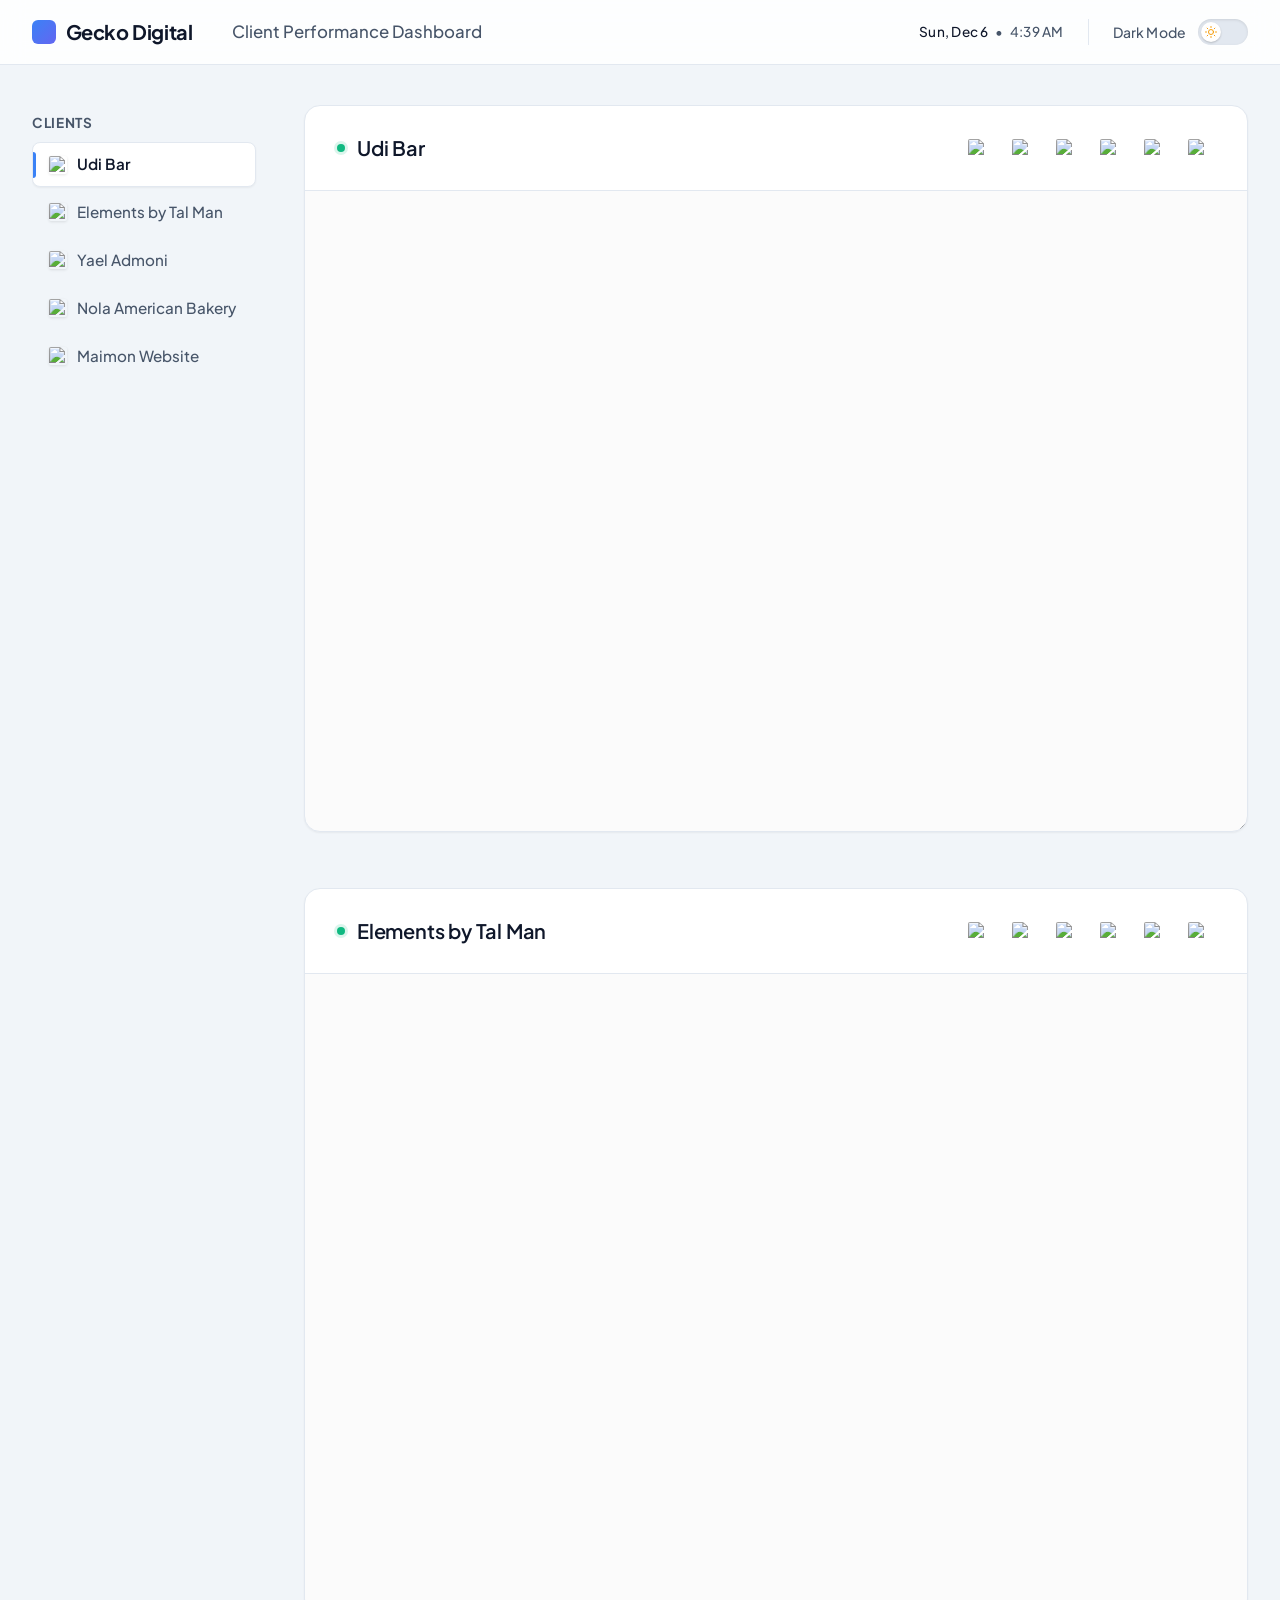
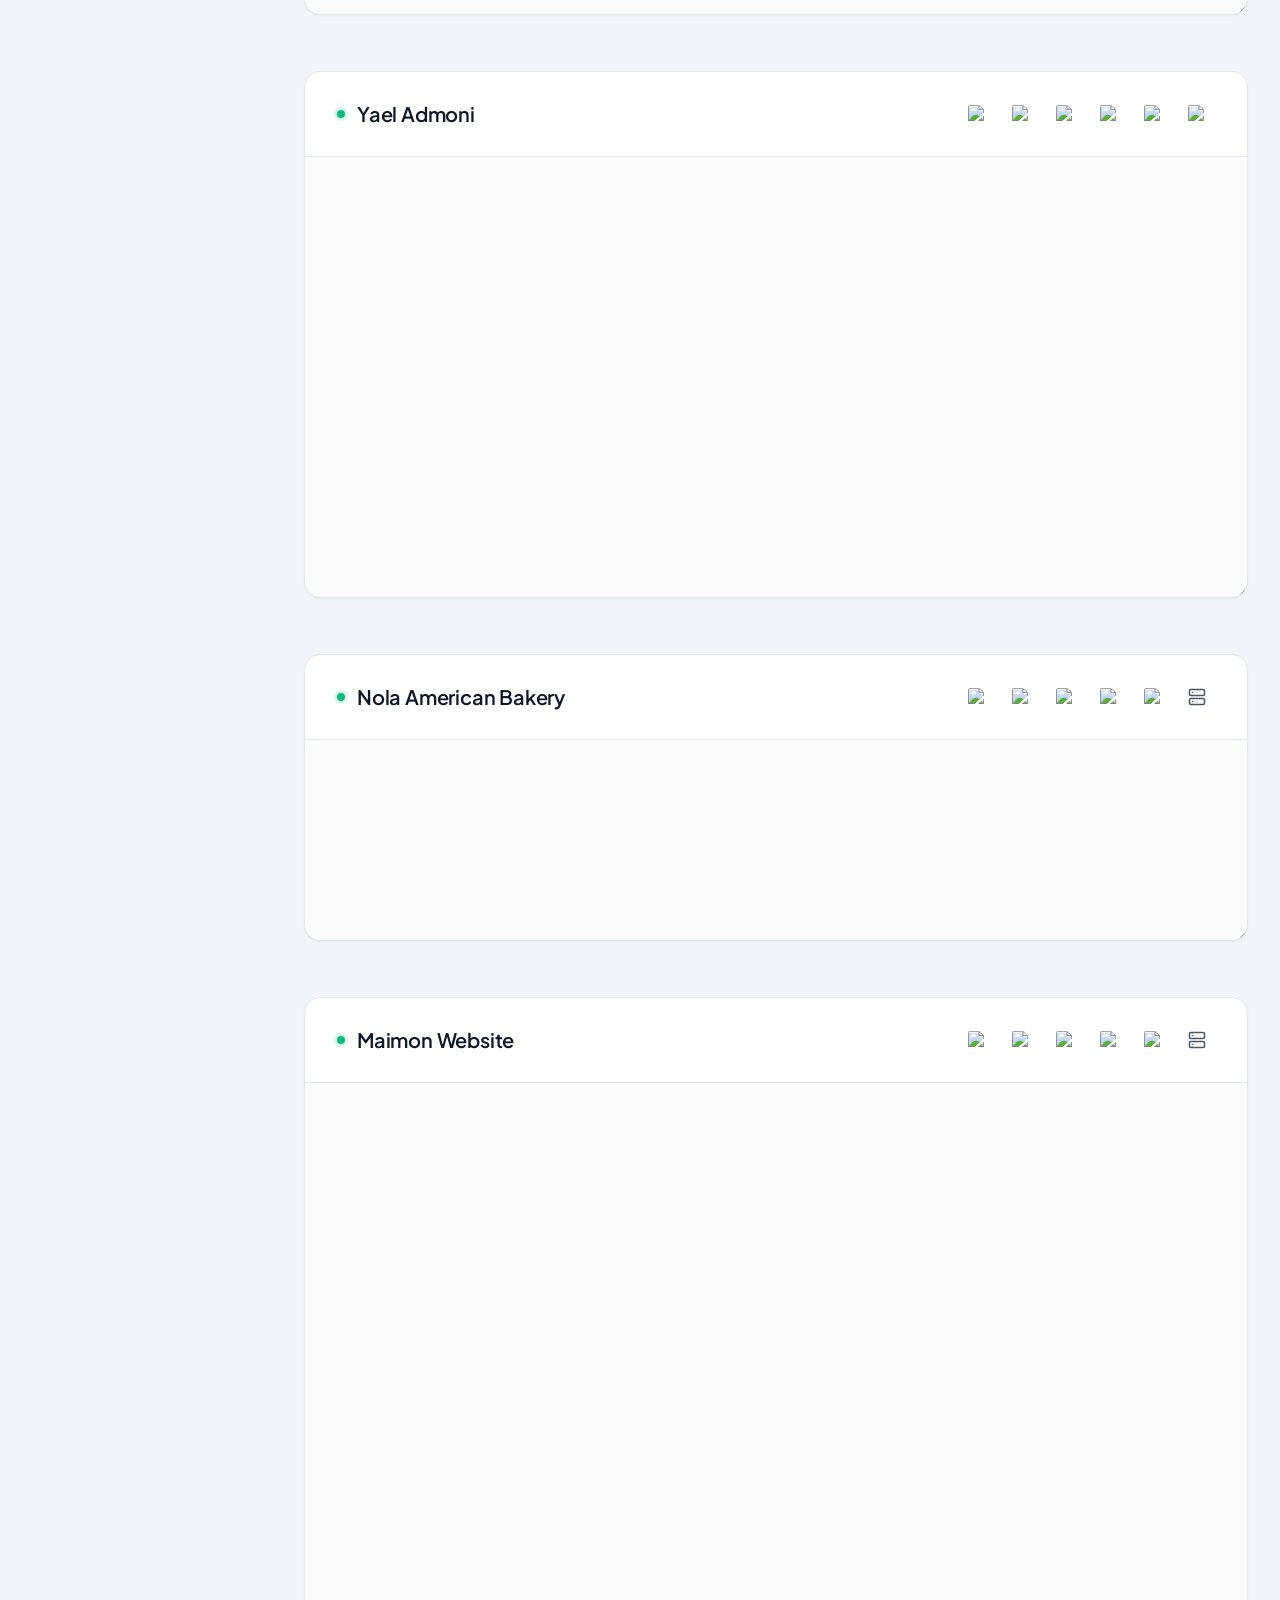
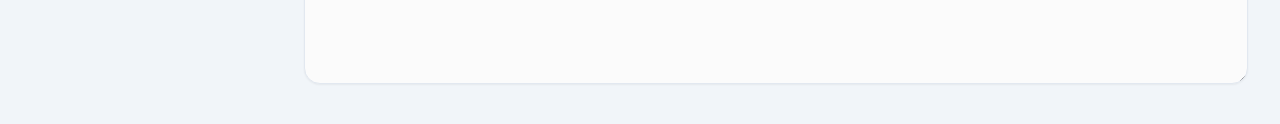
==== commit 9f0d3d24: "Add client resource links, favicons, and side menu logos" ====
--- a/index.html
+++ b/index.html
@@ -58,9 +58,6 @@
             const container = document.getElementById('dashboard-container');
             const navContainer = document.getElementById('client-nav');
 
-            // To be dynamic without a backend API returning a directory listing, 
-            // we define the known reports. In a real server environment, 
-            // you might fetch a JSON array of files.
             const reports = [
                 "Udi Bar.html",
                 "Elements by Tal Man.html",
@@ -69,6 +66,64 @@
                 "Maimon Website.html"
             ];
 
+            const clientData = {
+                "Udi Bar": {
+                    dashboard: { url: "https://docs.google.com/spreadsheets/d/1-skleP69NQTgNPHUnE778q1jDx31P5Dt0k1jp2LWDrM/edit?gid=1482883680#gid=1482883680", label: "Dashboard" },
+                    drive: { url: "https://drive.google.com/drive/folders/1YkIjTRNsNaGCIaIVN7UawWGT206_6PqW", label: "Drive Folder" },
+                    social: { url: "https://www.instagram.com/drudibarr/", label: "Instagram" },
+                    ads: { url: "https://ads.google.com/aw/campaigns?ocid=7164301110&ascid=7164301110&euid=1482534637&__u=9730191813&uscid=357780932&__c=5724271268&authuser=0", label: "Google Ads" },
+                    website: { url: "https://www.dr-barr.com/he/", label: "dr-barr.com" },
+                    backend: { url: "https://www.dr-barr.com/wp-admin/", label: "WordPress Admin" }
+                },
+                "Elements by Tal Man": {
+                    dashboard: { url: "https://docs.google.com/spreadsheets/d/1TNBCAVmdJxDBm4QsZdQo9SODA9RizKY7kq8Z5I5bbHk/edit?gid=0#gid=0", label: "Dashboard" },
+                    drive: { url: "https://drive.google.com/drive/folders/1ceUug1XnTWaQ9TwISRkLj3Z6yP3Ih077", label: "Drive Folder" },
+                    social: { url: "https://www.instagram.com/elements_by_tal_man/", label: "Instagram" },
+                    ads: { url: "https://adsmanager.facebook.com/adsmanager/manage/campaigns?act=481050401067838&business_id=148648279319173&global_scope_id=148648279319173&attribution_windows=default&column_preset=10163858906964197&date=2026-01-26_2026-01-27%2Cyesterday&insights_date=2026-01-26_2026-01-27%2Cyesterday&filter_set=campaign.impressions-NUMBER%1EGREATER_THAN%1E0&quick_view_id=10163842464614197", label: "Meta Ads" },
+                    website: { url: "https://talman.co.il/", label: "talman.co.il" },
+                    backend: { url: "https://admin.shopify.com/store/7d07e9-f1/analytics/reports/total_sales_over_time", label: "Shopify Backend" }
+                },
+                "Yael Admoni": {
+                    dashboard: { url: "https://docs.google.com/spreadsheets/d/1gAkO6aeVrDWiVm0N1qMP4eyM9Kggww3wF_WoVTdNC_o/edit?gid=43574259#gid=43574259", label: "Dashboard" },
+                    drive: { url: "https://drive.google.com/drive/folders/18Fwu7ha98bY3zP6YQ5fcDgSksvz_TgFP", label: "Drive Folder" },
+                    social: { url: "https://www.instagram.com/yaeladmoni/", label: "Instagram" },
+                    ads: { url: "https://ads.google.com/aw/campaigns?ocid=6465756846&ascid=6465756846&euid=1482534637&__u=9730191813&uscid=357780932&__c=5724271268&authuser=0", label: "Google Ads" },
+                    website: { url: "https://yaeladmoni.com/?srsltid=AfmBOorkXGvaOq_9-lzbIT2-v34QHtICKBCYfoSn00MnWvfHCfhpggAq", label: "yaeladmoni.com" },
+                    backend: { url: "https://admin.shopify.com/store/yaeladmoni", label: "Shopify Backend" }
+                },
+                "Nola American Bakery": {
+                    dashboard: { url: "https://docs.google.com/spreadsheets/d/1g7kdgLGWD2lTmAmb7o_ow5AfdIgD4vBNb_KvHnWJKWY/edit?gid=1525165723#gid=1525165723", label: "Dashboard" },
+                    drive: { url: "https://drive.google.com/drive/folders/1mc6It149YzIw5Cbkr44LEHOU9-AuJLoD", label: "Drive Folder" },
+                    social: { url: "https://www.instagram.com/nola_american_bakery/?hl=en", label: "Instagram" },
+                    ads: { url: "https://adsmanager.facebook.com/adsmanager/manage/campaigns?act=355196194&business_id=174834508571284&global_scope_id=174834508571284", label: "Meta Ads" },
+                    website: { url: "https://www.nola-b.co.il/", label: "nola-b.co.il" },
+                    backend: { url: "#", label: "Website Backend" }
+                },
+                "Maimon Website": {
+                    dashboard: { url: "https://docs.google.com/spreadsheets/d/1mcda2NmPF77AoA9sTaeq7lQQVeLZng7dNi4s4WeCrJQ/edit?gid=0#gid=0", label: "Dashboard" },
+                    drive: { url: "https://drive.google.com/drive/folders/1oaD2tQRN2jN3H8bOc8bCet0nkMk5deQt", label: "Drive Folder" },
+                    social: { url: "https://www.instagram.com/maimons_baking_?igsh=OGg2OHJwcWZic2Zx", label: "Instagram" },
+                    ads: { url: "https://adsmanager.facebook.com/adsmanager/manage/campaigns?act=841333458850837&business_id=609463445121469&global_scope_id=609463445121469", label: "Meta Ads" },
+                    website: { url: "https://maimongroup.co.il/", label: "maimongroup.co.il" },
+                    backend: { url: "#", label: "Website Backend" }
+                }
+            };
+
+            const getTitle = (info) => {
+                if (!info || !info.url || info.url === "#") return info ? info.label : "Not available";
+                return info.url.length > 40 ? info.label : info.url;
+            };
+
+            const renderIcon = (info, defaultSvg) => {
+                if (!info || !info.url || info.url === "#") return defaultSvg;
+                try {
+                    const hostname = new URL(info.url).hostname;
+                    return `<img src="https://www.google.com/s2/favicons?domain=${encodeURIComponent(hostname)}&sz=64" alt="${info.label}" width="18" height="18" style="object-fit: contain; border-radius: 2px;">`;
+                } catch {
+                    return defaultSvg;
+                }
+            };
+
             for (const reportFile of reports) {
                 try {
                     // Explicitly URL encode the filename to safely handle spaces
@@ -81,6 +136,15 @@
                     // Parse the client name from the filename (remove .html)
                     const clientName = reportFile.replace(/\.[^/.]+$/, "");
 
+                    const clientInfo = clientData[clientName] || {
+                        dashboard: { url: "#", label: "Dashboard" },
+                        drive: { url: "#", label: "Drive Folder" },
+                        social: { url: "#", label: "Social Pages" },
+                        ads: { url: "#", label: "Ad Platform" },
+                        website: { url: "#", label: "Website" },
+                        backend: { url: "#", label: "Website Backend" }
+                    };
+
                     // Dynamically extract width and height from the raw HTML embed code
                     // to mathematically calculate the perfect aspect ratio for any embed!
                     const widthMatch = embedHtml.match(/width="(\d+)"/);
@@ -95,8 +159,12 @@
                     // Create a safe ID for linking
                     const sectionId = 'client-' + clientName.toLowerCase().replace(/[^a-z0-9]+/g, '-');
 
+                    // Extract the raw image string from renderIcon to use in nav link, empty string as fallback
+                    const menuIcon = renderIcon(clientInfo.website, "");
+                    const menuIconWithClass = menuIcon ? menuIcon.replace('<img', '<img class="nav-icon"') : "";
+
                     // Create navigation link
-                    const navLinkHTML = `<a href="#${sectionId}" class="nav-link">${clientName}</a>`;
+                    const navLinkHTML = `<a href="#${sectionId}" class="nav-link">${menuIconWithClass} <span class="nav-text">${clientName}</span></a>`;
                     navContainer.insertAdjacentHTML('beforeend', navLinkHTML);
 
                     // Build the client section mapping using an inline style override for the height
@@ -104,6 +172,26 @@
                         <section id="${sectionId}" class="client-card">
                             <div class="client-header">
                                 <h2 class="client-name">${clientName}</h2>
+                                <div class="client-links">
+                                    <a href="${clientInfo.dashboard.url}" class="client-link" title="${getTitle(clientInfo.dashboard)}" target="_blank" aria-label="Dashboard">
+                                        ${renderIcon(clientInfo.dashboard, `<svg xmlns="http://www.w3.org/2000/svg" width="18" height="18" viewBox="0 0 24 24" fill="none" stroke="currentColor" stroke-width="2" stroke-linecap="round" stroke-linejoin="round" class="lucide lucide-layout-dashboard"><rect width="7" height="9" x="3" y="3" rx="1"/><rect width="7" height="5" x="14" y="3" rx="1"/><rect width="7" height="9" x="14" y="12" rx="1"/><rect width="7" height="5" x="3" y="16" rx="1"/></svg>`)}
+                                    </a>
+                                    <a href="${clientInfo.drive.url}" class="client-link" title="${getTitle(clientInfo.drive)}" target="_blank" aria-label="Drive Folder">
+                                        ${renderIcon(clientInfo.drive, `<svg xmlns="http://www.w3.org/2000/svg" width="18" height="18" viewBox="0 0 24 24" fill="none" stroke="currentColor" stroke-width="2" stroke-linecap="round" stroke-linejoin="round" class="lucide lucide-folder"><path d="M20 20a2 2 0 0 0 2-2V8a2 2 0 0 0-2-2h-7.9a2 2 0 0 1-1.69-.9L9.6 3.9A2 2 0 0 0 7.93 3H4a2 2 0 0 0-2 2v13a2 2 0 0 0 2 2Z"/></svg>`)}
+                                    </a>
+                                    <a href="${clientInfo.social.url}" class="client-link" title="${getTitle(clientInfo.social)}" target="_blank" aria-label="Social Pages">
+                                        ${renderIcon(clientInfo.social, `<svg xmlns="http://www.w3.org/2000/svg" width="18" height="18" viewBox="0 0 24 24" fill="none" stroke="currentColor" stroke-width="2" stroke-linecap="round" stroke-linejoin="round" class="lucide lucide-instagram"><rect width="20" height="20" x="2" y="2" rx="5" ry="5"/><path d="M16 11.37A4 4 0 1 1 12.63 8 4 4 0 0 1 16 11.37z"/><line x1="17.5" x2="17.51" y1="6.5" y2="6.5"/></svg>`)}
+                                    </a>
+                                    <a href="${clientInfo.ads.url}" class="client-link" title="${getTitle(clientInfo.ads)}" target="_blank" aria-label="Ad Platform">
+                                        ${renderIcon(clientInfo.ads, `<svg xmlns="http://www.w3.org/2000/svg" width="18" height="18" viewBox="0 0 24 24" fill="none" stroke="currentColor" stroke-width="2" stroke-linecap="round" stroke-linejoin="round" class="lucide lucide-megaphone"><path d="m3 11 18-5v12L3 14v-3z"/><path d="M11.6 16.8a3 3 0 1 1-5.8-1.6"/></svg>`)}
+                                    </a>
+                                    <a href="${clientInfo.website.url}" class="client-link" title="${getTitle(clientInfo.website)}" target="_blank" aria-label="Website">
+                                        ${renderIcon(clientInfo.website, `<svg xmlns="http://www.w3.org/2000/svg" width="18" height="18" viewBox="0 0 24 24" fill="none" stroke="currentColor" stroke-width="2" stroke-linecap="round" stroke-linejoin="round" class="lucide lucide-globe"><circle cx="12" cy="12" r="10"/><path d="M12 2a14.5 14.5 0 0 0 0 20 14.5 14.5 0 0 0 0-20"/><path d="M2 12h20"/></svg>`)}
+                                    </a>
+                                    <a href="${clientInfo.backend.url}" class="client-link" title="${getTitle(clientInfo.backend)}" target="_blank" aria-label="Website Backend">
+                                        ${renderIcon(clientInfo.backend, `<svg xmlns="http://www.w3.org/2000/svg" width="18" height="18" viewBox="0 0 24 24" fill="none" stroke="currentColor" stroke-width="2" stroke-linecap="round" stroke-linejoin="round" class="lucide lucide-server"><rect width="20" height="8" x="2" y="2" rx="2" ry="2"/><rect width="20" height="8" x="2" y="14" rx="2" ry="2"/><line x1="6" x2="6.01" y1="6" y2="6"/><line x1="6" x2="6.01" y1="18" y2="18"/></svg>`)}
+                                    </a>
+                                </div>
                             </div>
                             <div class="iframe-container" style="height: ${heightOverride};">
                                 ${embedHtml}
--- a/style.css
+++ b/style.css
@@ -146,7 +146,7 @@
     height: 24px;
     background: linear-gradient(135deg, #3b82f6, #6366f1);
     border-radius: 6px;
-} 
+}
 
 .page-title {
     font-family: 'Plus Jakarta Sans', sans-serif;
@@ -333,13 +333,20 @@
     font-size: 0.95rem;
     font-weight: 500;
     padding: 0.6rem 1rem;
-    margin-left: -1rem;
+    /* margin-left: -1rem; */
     border-radius: 8px;
     transition: all 0.2s ease;
     border: 1px solid transparent;
     display: flex;
     align-items: center;
+    gap: 10px;
     position: relative;
+}
+
+.nav-icon {
+    flex-shrink: 0;
+    border-radius: 4px;
+    box-shadow: 0 1px 3px rgba(0, 0, 0, 0.1);
 }
 
 /* Accent border indicator for active/hover */
@@ -410,6 +417,7 @@
     border-bottom: 1px solid var(--card-border);
     display: flex;
     align-items: center;
+    justify-content: space-between;
 }
 
 .client-name {
@@ -420,6 +428,34 @@
     letter-spacing: -0.01em;
     display: flex;
     align-items: center;
+}
+
+.client-links {
+    display: flex;
+    align-items: center;
+    gap: 0.5rem;
+}
+
+.client-link {
+    display: flex;
+    align-items: center;
+    justify-content: center;
+    width: 36px;
+    height: 36px;
+    border-radius: 8px;
+    color: var(--text-secondary);
+    background-color: transparent;
+    transition: all 0.2s ease;
+    border: 1px solid transparent;
+}
+
+.client-link:hover,
+.client-link:focus {
+    color: var(--text-primary);
+    background-color: var(--card-bg);
+    border-color: var(--card-border);
+    box-shadow: var(--shadow-sm);
+    transform: translateY(-2px);
 }
 
 /* Subtle status dot indicator next to client name */
